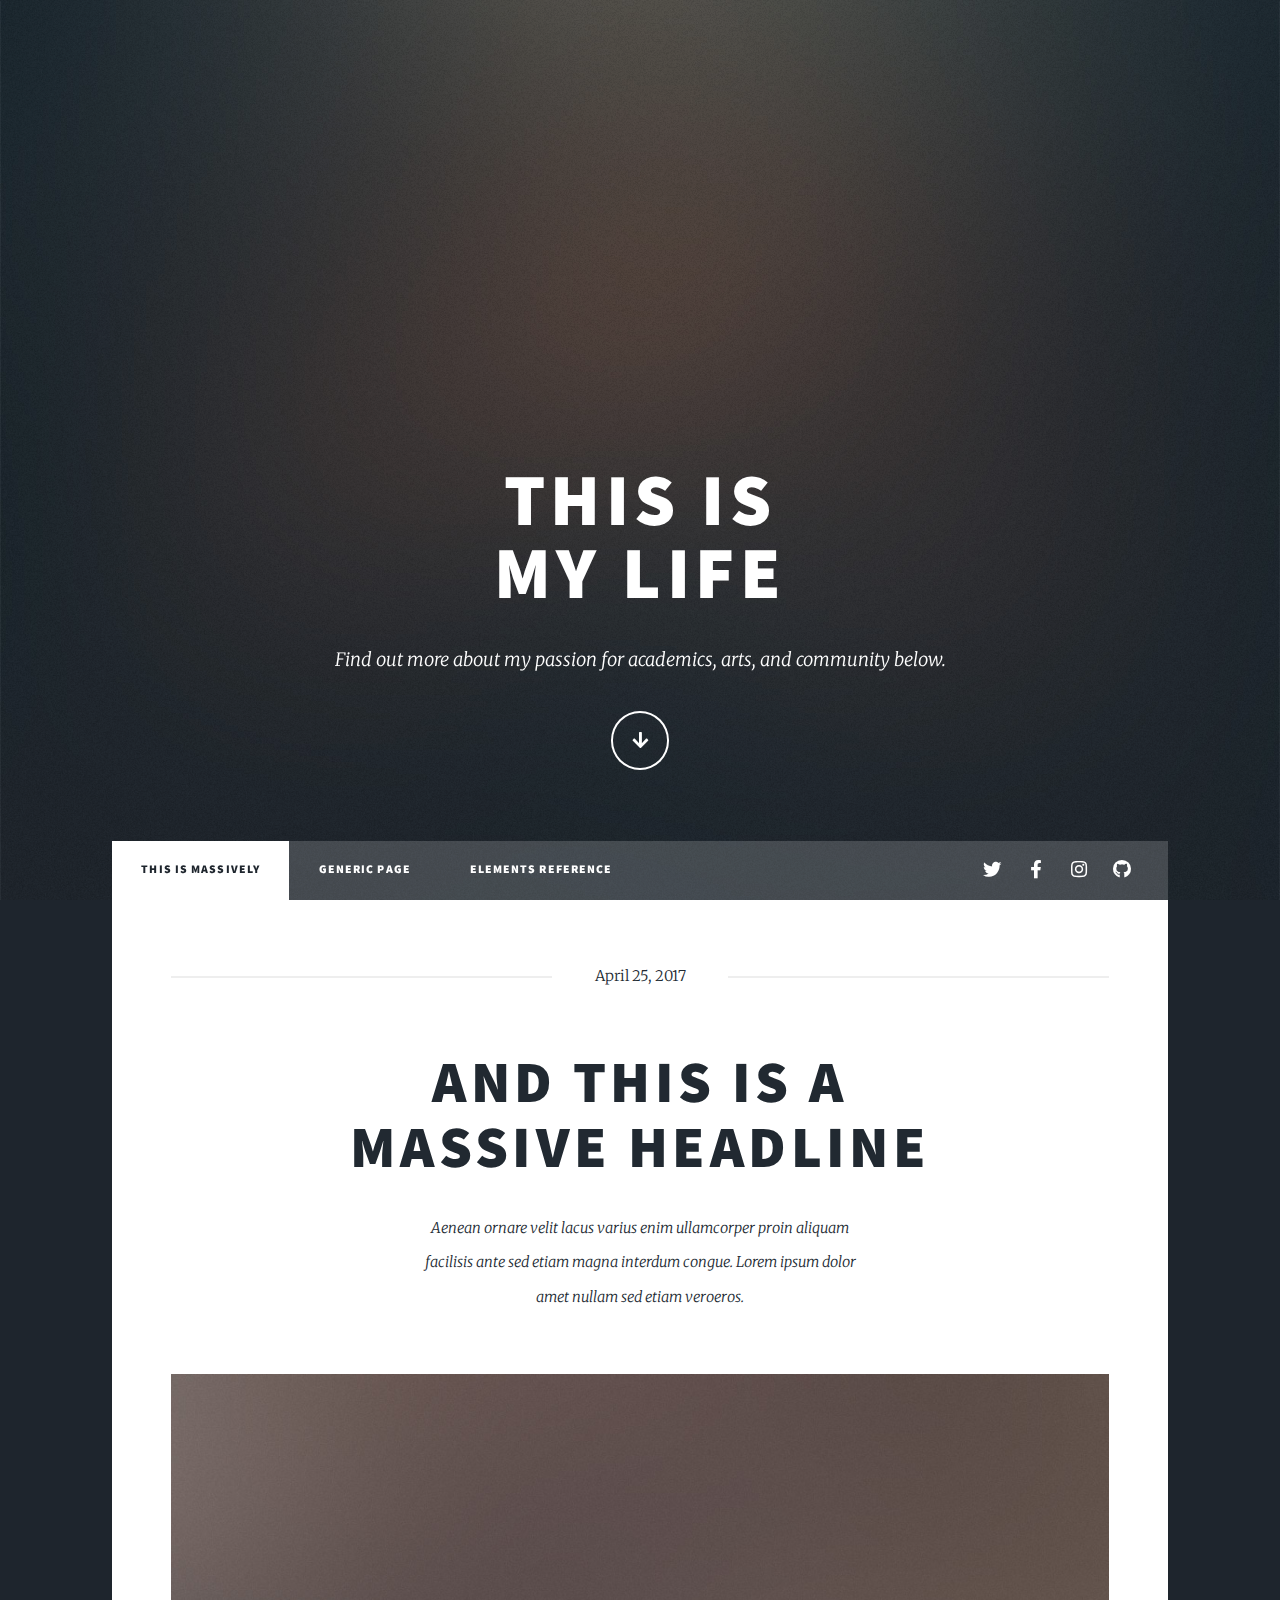
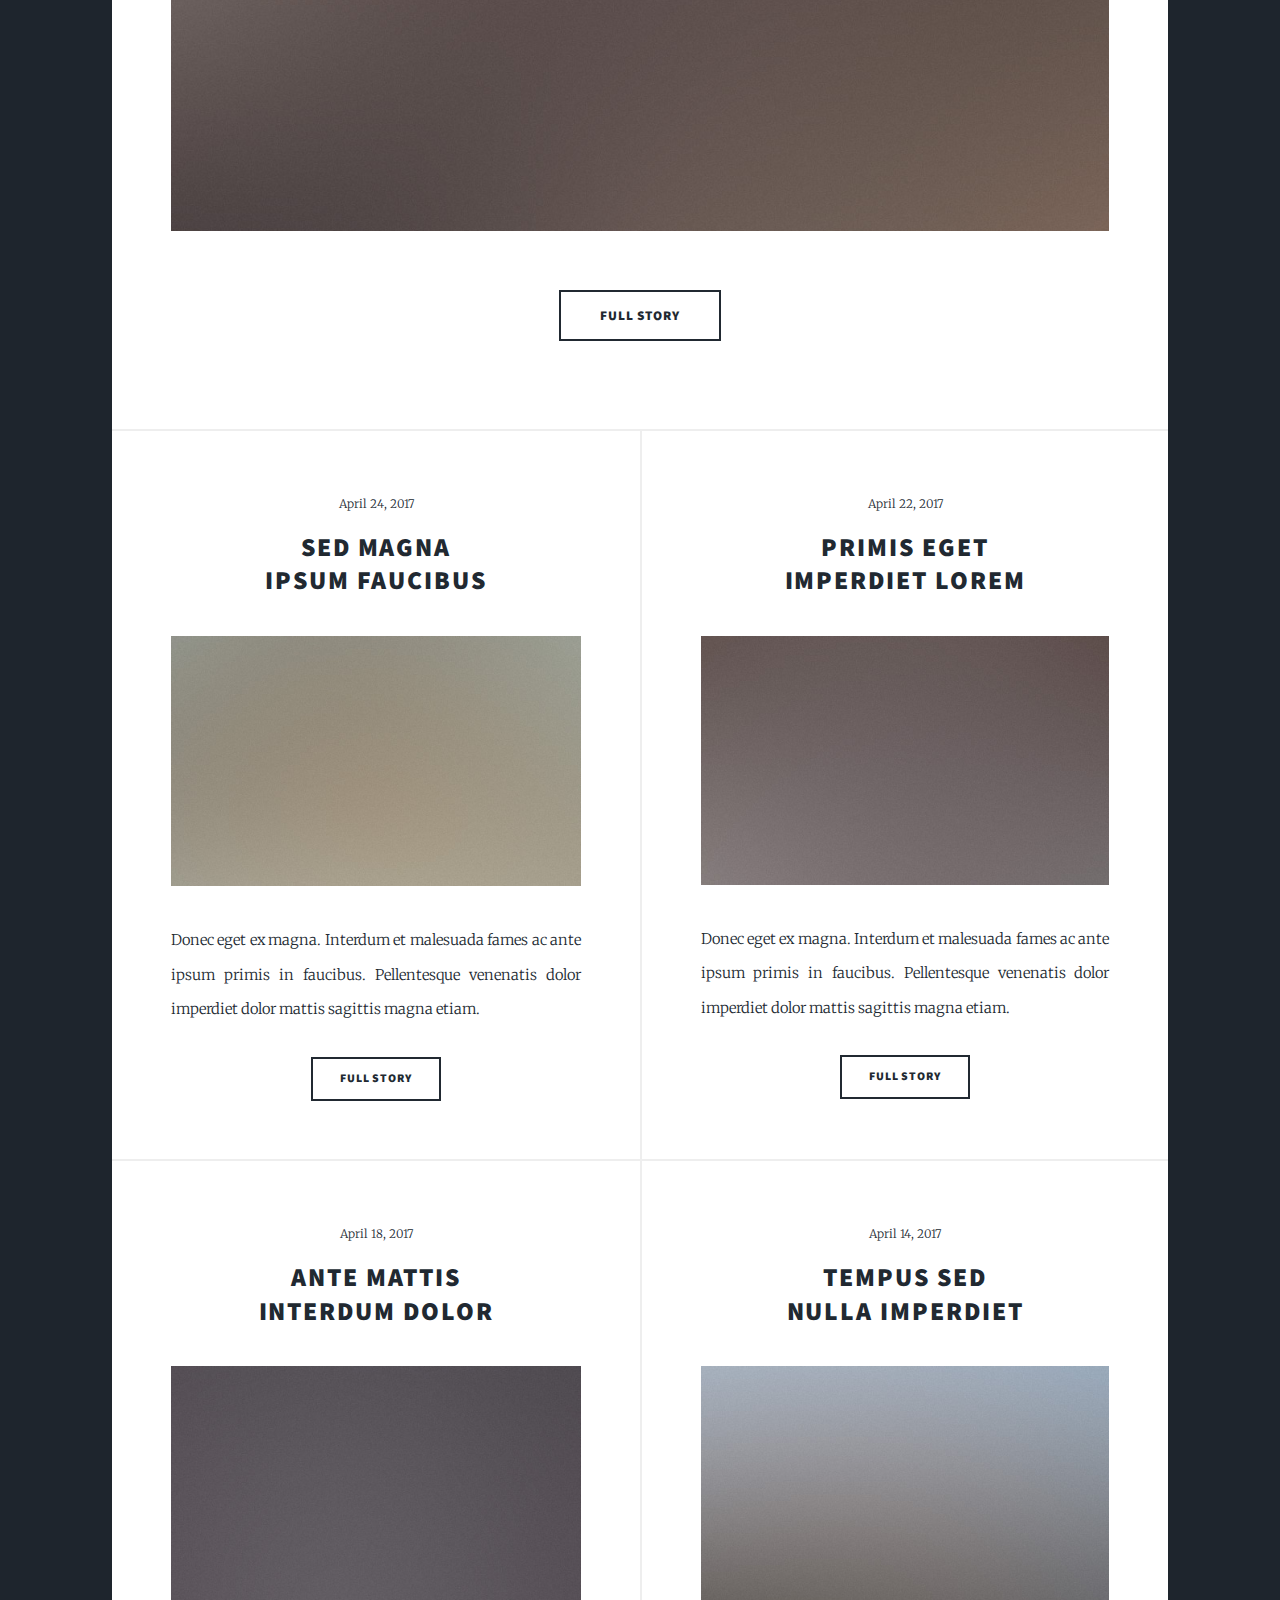
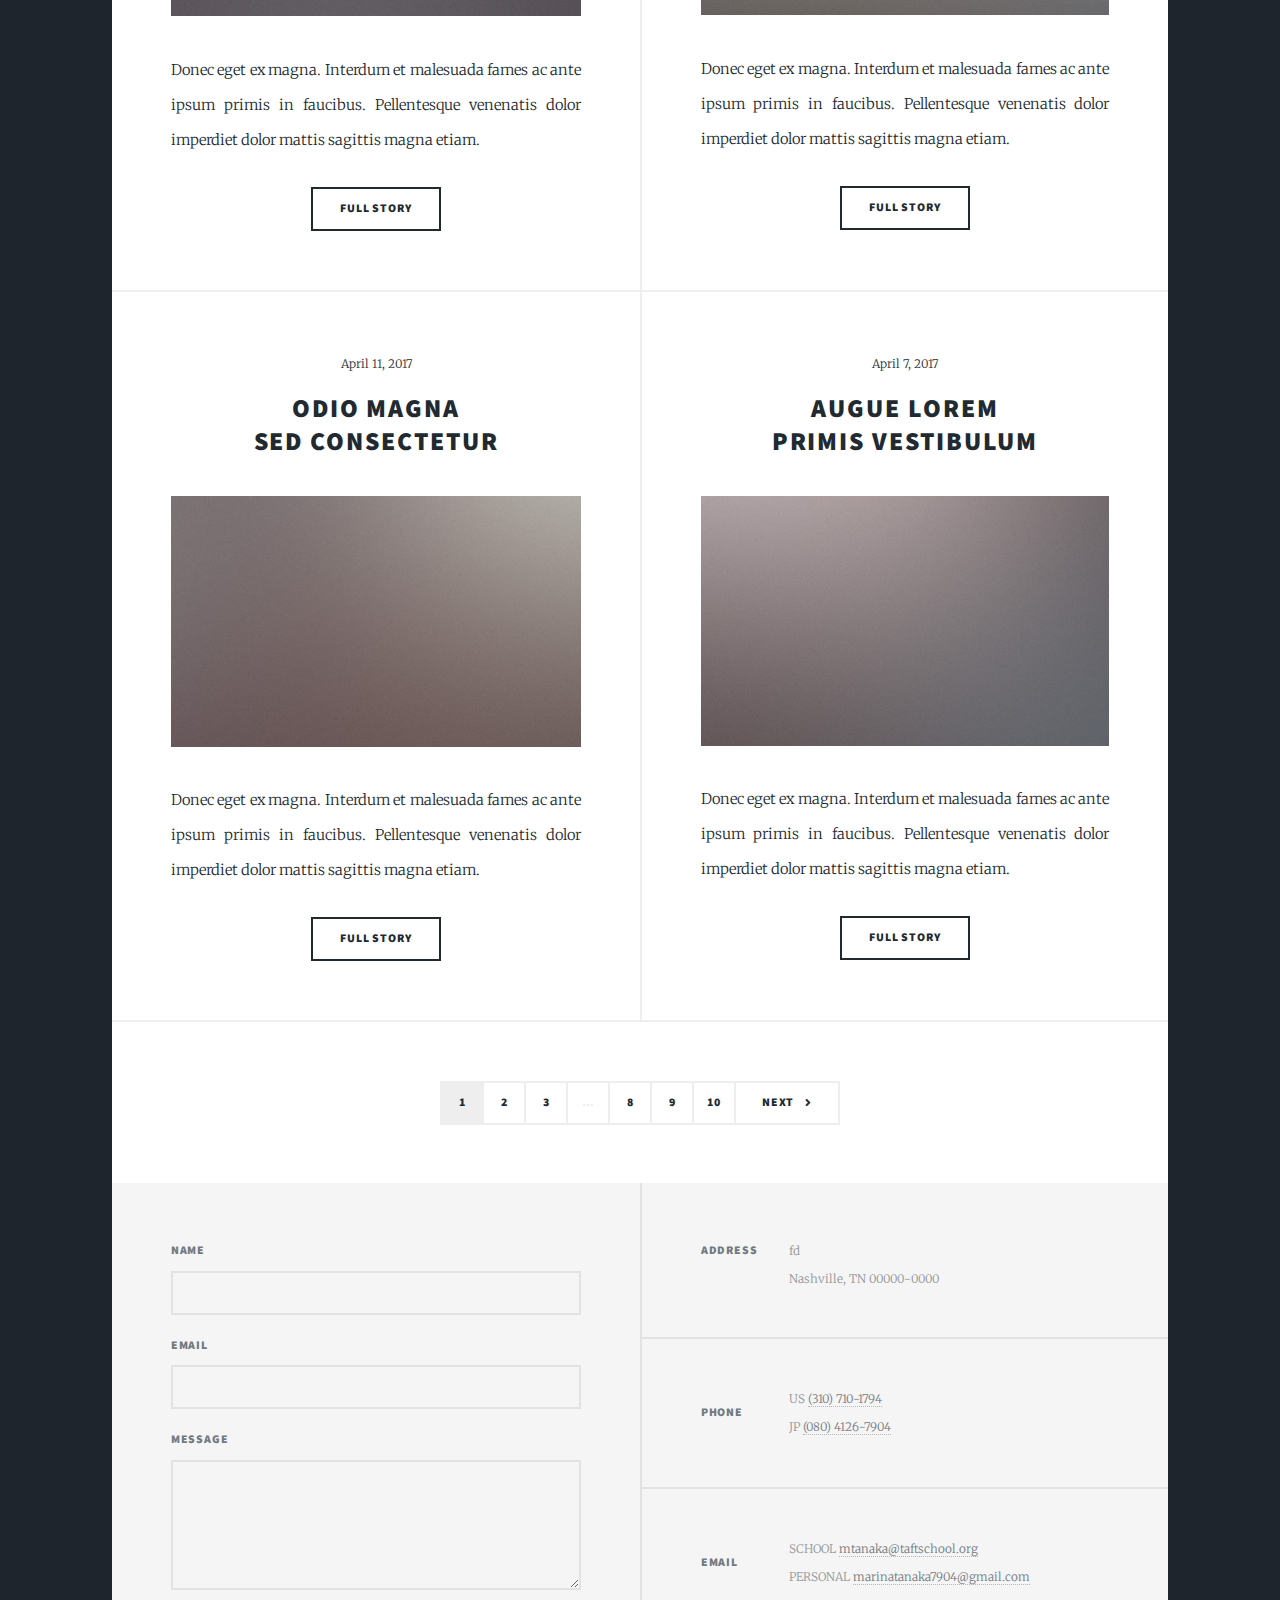
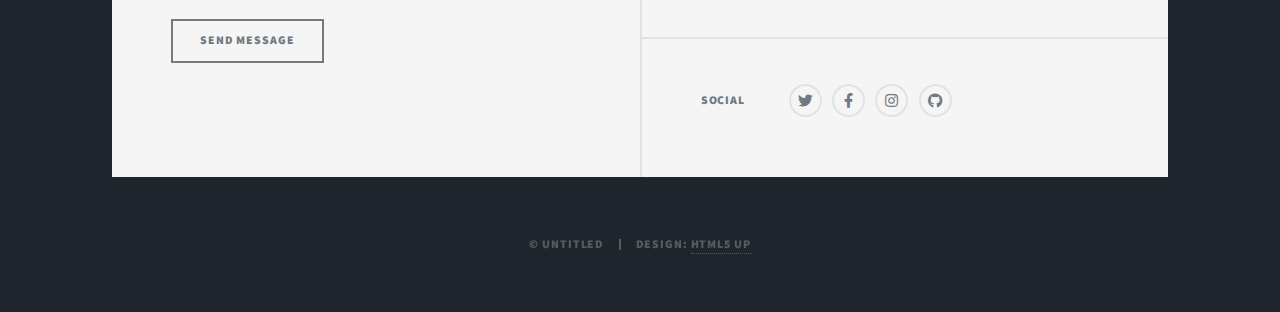
==== html5up-massively/index.html @ 9481693e "Add files via upload" ====
<!DOCTYPE HTML>
<!--
	Massively by HTML5 UP
	html5up.net | @ajlkn
	Free for personal and commercial use under the CCA 3.0 license (html5up.net/license)
-->
<html>
	<head>
		<title>Massively by HTML5 UP</title>
		<meta charset="utf-8" />
		<meta name="viewport" content="width=device-width, initial-scale=1, user-scalable=no" />
		<link rel="stylesheet" href="assets/css/main.css" />
		<noscript><link rel="stylesheet" href="assets/css/noscript.css" /></noscript>
	</head>
	<body class="is-preload">

		<!-- Wrapper -->
			<div id="wrapper" class="fade-in">

				<!-- Intro -->
					<div id="intro">
						<h1>This is<br />
						My Life</h1>
						<p>Find out more about my passion for academics, arts, and community below.</p>
						<ul class="actions">
							<li><a href="#header" class="button icon solid solo fa-arrow-down scrolly">Continue</a></li>
						</ul>
					</div>

				<!-- Header -->
					<header id="header">
						<a href="index.html" class="logo">Massively</a>
					</header>

				<!-- Nav -->
					<nav id="nav">
						<ul class="links">
							<li class="active"><a href="index.html">This is Massively</a></li>
							<li><a href="generic.html">Generic Page</a></li>
							<li><a href="elements.html">Elements Reference</a></li>
						</ul>
						<ul class="icons">
							<li><a href="#" class="icon brands fa-twitter"><span class="label">Twitter</span></a></li>
							<li><a href="#" class="icon brands fa-facebook-f"><span class="label">Facebook</span></a></li>
							<li><a href="#" class="icon brands fa-instagram"><span class="label">Instagram</span></a></li>
							<li><a href="#" class="icon brands fa-github"><span class="label">GitHub</span></a></li>
						</ul>
					</nav>

				<!-- Main -->
					<div id="main">

						<!-- Featured Post -->
							<article class="post featured">
								<header class="major">
									<span class="date">April 25, 2017</span>
									<h2><a href="#">And this is a<br />
									massive headline</a></h2>
									<p>Aenean ornare velit lacus varius enim ullamcorper proin aliquam<br />
									facilisis ante sed etiam magna interdum congue. Lorem ipsum dolor<br />
									amet nullam sed etiam veroeros.</p>
								</header>
								<a href="#" class="image main"><img src="images/pic01.jpg" alt="" /></a>
								<ul class="actions special">
									<li><a href="#" class="button large">Full Story</a></li>
								</ul>
							</article>

						<!-- Posts -->
							<section class="posts">
								<article>
									<header>
										<span class="date">April 24, 2017</span>
										<h2><a href="#">Sed magna<br />
										ipsum faucibus</a></h2>
									</header>
									<a href="#" class="image fit"><img src="images/pic02.jpg" alt="" /></a>
									<p>Donec eget ex magna. Interdum et malesuada fames ac ante ipsum primis in faucibus. Pellentesque venenatis dolor imperdiet dolor mattis sagittis magna etiam.</p>
									<ul class="actions special">
										<li><a href="#" class="button">Full Story</a></li>
									</ul>
								</article>
								<article>
									<header>
										<span class="date">April 22, 2017</span>
										<h2><a href="#">Primis eget<br />
										imperdiet lorem</a></h2>
									</header>
									<a href="#" class="image fit"><img src="images/pic03.jpg" alt="" /></a>
									<p>Donec eget ex magna. Interdum et malesuada fames ac ante ipsum primis in faucibus. Pellentesque venenatis dolor imperdiet dolor mattis sagittis magna etiam.</p>
									<ul class="actions special">
										<li><a href="#" class="button">Full Story</a></li>
									</ul>
								</article>
								<article>
									<header>
										<span class="date">April 18, 2017</span>
										<h2><a href="#">Ante mattis<br />
										interdum dolor</a></h2>
									</header>
									<a href="#" class="image fit"><img src="images/pic04.jpg" alt="" /></a>
									<p>Donec eget ex magna. Interdum et malesuada fames ac ante ipsum primis in faucibus. Pellentesque venenatis dolor imperdiet dolor mattis sagittis magna etiam.</p>
									<ul class="actions special">
										<li><a href="#" class="button">Full Story</a></li>
									</ul>
								</article>
								<article>
									<header>
										<span class="date">April 14, 2017</span>
										<h2><a href="#">Tempus sed<br />
										nulla imperdiet</a></h2>
									</header>
									<a href="#" class="image fit"><img src="images/pic05.jpg" alt="" /></a>
									<p>Donec eget ex magna. Interdum et malesuada fames ac ante ipsum primis in faucibus. Pellentesque venenatis dolor imperdiet dolor mattis sagittis magna etiam.</p>
									<ul class="actions special">
										<li><a href="#" class="button">Full Story</a></li>
									</ul>
								</article>
								<article>
									<header>
										<span class="date">April 11, 2017</span>
										<h2><a href="#">Odio magna<br />
										sed consectetur</a></h2>
									</header>
									<a href="#" class="image fit"><img src="images/pic06.jpg" alt="" /></a>
									<p>Donec eget ex magna. Interdum et malesuada fames ac ante ipsum primis in faucibus. Pellentesque venenatis dolor imperdiet dolor mattis sagittis magna etiam.</p>
									<ul class="actions special">
										<li><a href="#" class="button">Full Story</a></li>
									</ul>
								</article>
								<article>
									<header>
										<span class="date">April 7, 2017</span>
										<h2><a href="#">Augue lorem<br />
										primis vestibulum</a></h2>
									</header>
									<a href="#" class="image fit"><img src="images/pic07.jpg" alt="" /></a>
									<p>Donec eget ex magna. Interdum et malesuada fames ac ante ipsum primis in faucibus. Pellentesque venenatis dolor imperdiet dolor mattis sagittis magna etiam.</p>
									<ul class="actions special">
										<li><a href="#" class="button">Full Story</a></li>
									</ul>
								</article>
							</section>

						<!-- Footer -->
							<footer>
								<div class="pagination">
									<!--<a href="#" class="previous">Prev</a>-->
									<a href="#" class="page active">1</a>
									<a href="#" class="page">2</a>
									<a href="#" class="page">3</a>
									<span class="extra">&hellip;</span>
									<a href="#" class="page">8</a>
									<a href="#" class="page">9</a>
									<a href="#" class="page">10</a>
									<a href="#" class="next">Next</a>
								</div>
							</footer>

					</div>

				<!-- Footer -->
					<footer id="footer">
						<section>
							<form method="post" action="#">
								<div class="fields">
									<div class="field">
										<label for="name">Name</label>
										<input type="text" name="name" id="name" />
									</div>
									<div class="field">
										<label for="email">Email</label>
										<input type="text" name="email" id="email" />
									</div>
									<div class="field">
										<label for="message">Message</label>
										<textarea name="message" id="message" rows="3"></textarea>
									</div>
								</div>
								<ul class="actions">
									<li><input type="submit" value="Send Message" /></li>
								</ul>
							</form>
						</section>
						<section class="split contact">
							<section class="alt">
								<h3>Address</h3>
								<p>fd<br />
								Nashville, TN 00000-0000</p>
							</section>
							<section>
								<h3>Phone</h3>
								<p>US <a href="#">(310) 710-1794</a><br/>
								JP <a href="#">(080) 4126-7904</a></p>
							</section>
							<section>
								<h3>Email</h3>
								<p>SCHOOL <a href = "mailto: mtanaka@taftschool.org">mtanaka@taftschool.org</a><br/>
								PERSONAL <a href="mailto: marinatanaka7904@gmail.com">marinatanaka7904@gmail.com</a></p>
							</section>
							<section>
								<h3>Social</h3>
								<ul class="icons alt">
									<li><a href="#" class="icon brands alt fa-twitter"><span class="label">Twitter</span></a></li>
									<li><a href="#" class="icon brands alt fa-facebook-f"><span class="label">Facebook</span></a></li>
									<li><a href="#" class="icon brands alt fa-instagram"><span class="label">Instagram</span></a></li>
									<li><a href="#" class="icon brands alt fa-github"><span class="label">GitHub</span></a></li>
								</ul>
							</section>
						</section>
					</footer>

				<!-- Copyright -->
					<div id="copyright">
						<ul><li>&copy; Untitled</li><li>Design: <a href="https://html5up.net">HTML5 UP</a></li></ul>
					</div>

			</div>

		<!-- Scripts -->
			<script src="assets/js/jquery.min.js"></script>
			<script src="assets/js/jquery.scrollex.min.js"></script>
			<script src="assets/js/jquery.scrolly.min.js"></script>
			<script src="assets/js/browser.min.js"></script>
			<script src="assets/js/breakpoints.min.js"></script>
			<script src="assets/js/util.js"></script>
			<script src="assets/js/main.js"></script>

	</body>
</html>
---- html5up-massively/assets/css/main.css ----
@import url(fontawesome-all.min.css);
@import url("https://fonts.googleapis.com/css?family=Merriweather:300,700,300italic,700italic|Source+Sans+Pro:900");

/*
	Massively by HTML5 UP
	html5up.net | @ajlkn
	Free for personal and commercial use under the CCA 3.0 license (html5up.net/license)
*/

html, body, div, span, applet, object,
iframe, h1, h2, h3, h4, h5, h6, p, blockquote,
pre, a, abbr, acronym, address, big, cite,
code, del, dfn, em, img, ins, kbd, q, s, samp,
small, strike, strong, sub, sup, tt, var, b,
u, i, center, dl, dt, dd, ol, ul, li, fieldset,
form, label, legend, table, caption, tbody,
tfoot, thead, tr, th, td, article, aside,
canvas, details, embed, figure, figcaption,
footer, header, hgroup, menu, nav, output, ruby,
section, summary, time, mark, audio, video {
	margin: 0;
	padding: 0;
	border: 0;
	font-size: 100%;
	font: inherit;
	vertical-align: baseline;}

article, aside, details, figcaption, figure,
footer, header, hgroup, menu, nav, section {
	display: block;}

body {
	line-height: 1;
}

ol, ul {
	list-style: none;
}

blockquote, q {
	quotes: none;
}

	blockquote:before, blockquote:after, q:before, q:after {
		content: '';
		content: none;
	}

table {
	border-collapse: collapse;
	border-spacing: 0;
}

body {
	-webkit-text-size-adjust: none;
}

mark {
	background-color: transparent;
	color: inherit;
}

input::-moz-focus-inner {
	border: 0;
	padding: 0;
}

input, select, textarea {
	-moz-appearance: none;
	-webkit-appearance: none;
	-ms-appearance: none;
	appearance: none;
}

/* Basic */

	@-ms-viewport {
		width: device-width;
	}

	body {
		-ms-overflow-style: scrollbar;
	}

	@media screen and (max-width: 480px) {

		html, body {
			min-width: 320px;
		}

	}

	html {
		box-sizing: border-box;
	}

	*, *:before, *:after {
		box-sizing: inherit;
	}

	body {
		background-color: #1e252d;
	}

		body.is-preload *, body.is-preload *:before, body.is-preload *:after {
			-moz-animation: none !important;
			-webkit-animation: none !important;
			-ms-animation: none !important;
			animation: none !important;
			-moz-transition: none !important;
			-webkit-transition: none !important;
			-ms-transition: none !important;
			transition: none !important;
		}

/* Type */

	html {
		font-size: 16pt;
	}

		@media screen and (max-width: 1680px) {

			html {
				font-size: 12pt;
			}

		}

		@media screen and (max-width: 1280px) {

			html {
				font-size: 11pt;
			}

		}

		@media screen and (max-width: 360px) {

			html {
				font-size: 10pt;
			}

		}

	body {
		color: #212931;
	}

	body, input, select, textarea {
		font-family: "Merriweather", Georgia, serif;
		font-weight: 300;
		font-size: 1rem;
		line-height: 2.375;
	}

	a {
		-moz-transition: color 0.2s ease-in-out, background-color 0.2s ease-in-out, border-color 0.2s ease-in-out, box-shadow 0.2s ease-in-out;
		-webkit-transition: color 0.2s ease-in-out, background-color 0.2s ease-in-out, border-color 0.2s ease-in-out, box-shadow 0.2s ease-in-out;
		-ms-transition: color 0.2s ease-in-out, background-color 0.2s ease-in-out, border-color 0.2s ease-in-out, box-shadow 0.2s ease-in-out;
		transition: color 0.2s ease-in-out, background-color 0.2s ease-in-out, border-color 0.2s ease-in-out, box-shadow 0.2s ease-in-out;
		border-bottom: dotted 1px;
		text-decoration: none;
	}

		a:hover {
			border-bottom-color: transparent;
		}

	strong, b {
		font-weight: 600;
	}

	em, i {
		font-style: italic;
	}

	p {
		text-align: justify;
		margin: 0 0 2rem 0;
	}

	h1, h2, h3, h4, h5, h6 {
		font-family: "Source Sans Pro", Helvetica, sans-serif;
		font-weight: 900;
		line-height: 1.5;
		letter-spacing: 0.075em;
		text-transform: uppercase;
		margin: 0 0 1rem 0;
	}

		h1 a, h2 a, h3 a, h4 a, h5 a, h6 a {
			border-bottom: 0;
			color: inherit;
			text-decoration: none;
		}

	h1 {
		font-size: 4rem;
		line-height: 1.1;
		margin: 0 0 2rem 0;
	}

	h2 {
		font-size: 1.75rem;
		line-height: 1.3;
		margin: 0 0 1.5rem 0;
	}

	h3 {
		font-size: 1.25rem;
		margin: 0 0 1.5rem 0;
	}

	h4 {
		font-size: 1rem;
	}

	h5 {
		font-size: 0.9rem;
	}

	h6 {
		font-size: 0.8rem;
	}

	sub {
		font-size: 0.8rem;
		position: relative;
		top: 0.5rem;
	}

	sup {
		font-size: 0.8rem;
		position: relative;
		top: -0.5rem;
	}

	blockquote {
		border-left: solid 4px;
		font-style: italic;
		margin: 0 0 2rem 0;
		padding: 0.5rem 0 0.5rem 2rem;
	}

	code {
		border: solid 2px;
		font-family: "Courier New", monospace;
		font-size: 0.9rem;
		margin: 0 0.25rem;
		padding: 0.25rem 0.65rem;
	}

	pre {
		-webkit-overflow-scrolling: touch;
		font-family: "Courier New", monospace;
		font-size: 0.9rem;
		margin: 0 0 2rem 0;
	}

		pre code {
			display: block;
			line-height: 1.75;
			padding: 1rem 1.5rem;
			overflow-x: auto;
		}

	hr {
		border: 0;
		border-bottom: solid 2px;
		margin: 3rem 0;
	}

		hr.major {
			margin: 5rem 0;
		}

	.align-left {
		text-align: left;
	}

	.align-center {
		text-align: center;
	}

	.align-right {
		text-align: right;
	}

	input, select, textarea {
		color: #212931;
	}

	a {
		color: #212931;
		border-bottom-color: rgba(33, 41, 49, 0.5);
	}

		a:hover {
			border-bottom-color: transparent;
			color: #18bfef !important;
		}

	strong, b {
		color: #212931;
	}

	h1, h2, h3, h4, h5, h6 {
		color: #212931;
	}

	blockquote {
		border-left-color: #eeeeee;
	}

	code {
		background: rgba(220, 220, 220, 0.25);
		border-color: #eeeeee;
	}

	hr {
		border-bottom-color: #eeeeee;
	}

/* Row */

	.row {
		display: flex;
		flex-wrap: wrap;
		box-sizing: border-box;
		align-items: stretch;
	}

		.row > * {
			box-sizing: border-box;
		}

		.row.gtr-uniform > * > :last-child {
			margin-bottom: 0;
		}

		.row.aln-left {
			justify-content: flex-start;
		}

		.row.aln-center {
			justify-content: center;
		}

		.row.aln-right {
			justify-content: flex-end;
		}

		.row.aln-top {
			align-items: flex-start;
		}

		.row.aln-middle {
			align-items: center;
		}

		.row.aln-bottom {
			align-items: flex-end;
		}

		.row > .imp {
			order: -1;
		}

		.row > .col-1 {
			width: 8.33333%;
		}

		.row > .off-1 {
			margin-left: 8.33333%;
		}

		.row > .col-2 {
			width: 16.66667%;
		}

		.row > .off-2 {
			margin-left: 16.66667%;
		}

		.row > .col-3 {
			width: 25%;
		}

		.row > .off-3 {
			margin-left: 25%;
		}

		.row > .col-4 {
			width: 33.33333%;
		}

		.row > .off-4 {
			margin-left: 33.33333%;
		}

		.row > .col-5 {
			width: 41.66667%;
		}

		.row > .off-5 {
			margin-left: 41.66667%;
		}

		.row > .col-6 {
			width: 50%;
		}

		.row > .off-6 {
			margin-left: 50%;
		}

		.row > .col-7 {
			width: 58.33333%;
		}

		.row > .off-7 {
			margin-left: 58.33333%;
		}

		.row > .col-8 {
			width: 66.66667%;
		}

		.row > .off-8 {
			margin-left: 66.66667%;
		}

		.row > .col-9 {
			width: 75%;
		}

		.row > .off-9 {
			margin-left: 75%;
		}

		.row > .col-10 {
			width: 83.33333%;
		}

		.row > .off-10 {
			margin-left: 83.33333%;
		}

		.row > .col-11 {
			width: 91.66667%;
		}

		.row > .off-11 {
			margin-left: 91.66667%;
		}

		.row > .col-12 {
			width: 100%;
		}

		.row > .off-12 {
			margin-left: 100%;
		}

		.row.gtr-0 {
			margin-top: 0;
			margin-left: 0rem;
		}

			.row.gtr-0 > * {
				padding: 0 0 0 0rem;
			}

			.row.gtr-0.gtr-uniform {
				margin-top: 0rem;
			}

				.row.gtr-0.gtr-uniform > * {
					padding-top: 0rem;
				}

		.row.gtr-25 {
			margin-top: 0;
			margin-left: -0.375rem;
		}

			.row.gtr-25 > * {
				padding: 0 0 0 0.375rem;
			}

			.row.gtr-25.gtr-uniform {
				margin-top: -0.375rem;
			}

				.row.gtr-25.gtr-uniform > * {
					padding-top: 0.375rem;
				}

		.row.gtr-50 {
			margin-top: 0;
			margin-left: -0.75rem;
		}

			.row.gtr-50 > * {
				padding: 0 0 0 0.75rem;
			}

			.row.gtr-50.gtr-uniform {
				margin-top: -0.75rem;
			}

				.row.gtr-50.gtr-uniform > * {
					padding-top: 0.75rem;
				}

		.row {
			margin-top: 0;
			margin-left: -1.5rem;
		}

			.row > * {
				padding: 0 0 0 1.5rem;
			}

			.row.gtr-uniform {
				margin-top: -1.5rem;
			}

				.row.gtr-uniform > * {
					padding-top: 1.5rem;
				}

		.row.gtr-150 {
			margin-top: 0;
			margin-left: -2.25rem;
		}

			.row.gtr-150 > * {
				padding: 0 0 0 2.25rem;
			}

			.row.gtr-150.gtr-uniform {
				margin-top: -2.25rem;
			}

				.row.gtr-150.gtr-uniform > * {
					padding-top: 2.25rem;
				}

		.row.gtr-200 {
			margin-top: 0;
			margin-left: -3rem;
		}

			.row.gtr-200 > * {
				padding: 0 0 0 3rem;
			}

			.row.gtr-200.gtr-uniform {
				margin-top: -3rem;
			}

				.row.gtr-200.gtr-uniform > * {
					padding-top: 3rem;
				}

		@media screen and (max-width: 1680px) {

			.row {
				display: flex;
				flex-wrap: wrap;
				box-sizing: border-box;
				align-items: stretch;
			}

				.row > * {
					box-sizing: border-box;
				}

				.row.gtr-uniform > * > :last-child {
					margin-bottom: 0;
				}

				.row.aln-left {
					justify-content: flex-start;
				}

				.row.aln-center {
					justify-content: center;
				}

				.row.aln-right {
					justify-content: flex-end;
				}

				.row.aln-top {
					align-items: flex-start;
				}

				.row.aln-middle {
					align-items: center;
				}

				.row.aln-bottom {
					align-items: flex-end;
				}

				.row > .imp-xlarge {
					order: -1;
				}

				.row > .col-1-xlarge {
					width: 8.33333%;
				}

				.row > .off-1-xlarge {
					margin-left: 8.33333%;
				}

				.row > .col-2-xlarge {
					width: 16.66667%;
				}

				.row > .off-2-xlarge {
					margin-left: 16.66667%;
				}

				.row > .col-3-xlarge {
					width: 25%;
				}

				.row > .off-3-xlarge {
					margin-left: 25%;
				}

				.row > .col-4-xlarge {
					width: 33.33333%;
				}

				.row > .off-4-xlarge {
					margin-left: 33.33333%;
				}

				.row > .col-5-xlarge {
					width: 41.66667%;
				}

				.row > .off-5-xlarge {
					margin-left: 41.66667%;
				}

				.row > .col-6-xlarge {
					width: 50%;
				}

				.row > .off-6-xlarge {
					margin-left: 50%;
				}

				.row > .col-7-xlarge {
					width: 58.33333%;
				}

				.row > .off-7-xlarge {
					margin-left: 58.33333%;
				}

				.row > .col-8-xlarge {
					width: 66.66667%;
				}

				.row > .off-8-xlarge {
					margin-left: 66.66667%;
				}

				.row > .col-9-xlarge {
					width: 75%;
				}

				.row > .off-9-xlarge {
					margin-left: 75%;
				}

				.row > .col-10-xlarge {
					width: 83.33333%;
				}

				.row > .off-10-xlarge {
					margin-left: 83.33333%;
				}

				.row > .col-11-xlarge {
					width: 91.66667%;
				}

				.row > .off-11-xlarge {
					margin-left: 91.66667%;
				}

				.row > .col-12-xlarge {
					width: 100%;
				}

				.row > .off-12-xlarge {
					margin-left: 100%;
				}

				.row.gtr-0 {
					margin-top: 0;
					margin-left: 0rem;
				}

					.row.gtr-0 > * {
						padding: 0 0 0 0rem;
					}

					.row.gtr-0.gtr-uniform {
						margin-top: 0rem;
					}

						.row.gtr-0.gtr-uniform > * {
							padding-top: 0rem;
						}

				.row.gtr-25 {
					margin-top: 0;
					margin-left: -0.375rem;
				}

					.row.gtr-25 > * {
						padding: 0 0 0 0.375rem;
					}

					.row.gtr-25.gtr-uniform {
						margin-top: -0.375rem;
					}

						.row.gtr-25.gtr-uniform > * {
							padding-top: 0.375rem;
						}

				.row.gtr-50 {
					margin-top: 0;
					margin-left: -0.75rem;
				}

					.row.gtr-50 > * {
						padding: 0 0 0 0.75rem;
					}

					.row.gtr-50.gtr-uniform {
						margin-top: -0.75rem;
					}

						.row.gtr-50.gtr-uniform > * {
							padding-top: 0.75rem;
						}

				.row {
					margin-top: 0;
					margin-left: -1.5rem;
				}

					.row > * {
						padding: 0 0 0 1.5rem;
					}

					.row.gtr-uniform {
						margin-top: -1.5rem;
					}

						.row.gtr-uniform > * {
							padding-top: 1.5rem;
						}

				.row.gtr-150 {
					margin-top: 0;
					margin-left: -2.25rem;
				}

					.row.gtr-150 > * {
						padding: 0 0 0 2.25rem;
					}

					.row.gtr-150.gtr-uniform {
						margin-top: -2.25rem;
					}

						.row.gtr-150.gtr-uniform > * {
							padding-top: 2.25rem;
						}

				.row.gtr-200 {
					margin-top: 0;
					margin-left: -3rem;
				}

					.row.gtr-200 > * {
						padding: 0 0 0 3rem;
					}

					.row.gtr-200.gtr-uniform {
						margin-top: -3rem;
					}

						.row.gtr-200.gtr-uniform > * {
							padding-top: 3rem;
						}

		}

		@media screen and (max-width: 1280px) {

			.row {
				display: flex;
				flex-wrap: wrap;
				box-sizing: border-box;
				align-items: stretch;
			}

				.row > * {
					box-sizing: border-box;
				}

				.row.gtr-uniform > * > :last-child {
					margin-bottom: 0;
				}

				.row.aln-left {
					justify-content: flex-start;
				}

				.row.aln-center {
					justify-content: center;
				}

				.row.aln-right {
					justify-content: flex-end;
				}

				.row.aln-top {
					align-items: flex-start;
				}

				.row.aln-middle {
					align-items: center;
				}

				.row.aln-bottom {
					align-items: flex-end;
				}

				.row > .imp-large {
					order: -1;
				}

				.row > .col-1-large {
					width: 8.33333%;
				}

				.row > .off-1-large {
					margin-left: 8.33333%;
				}

				.row > .col-2-large {
					width: 16.66667%;
				}

				.row > .off-2-large {
					margin-left: 16.66667%;
				}

				.row > .col-3-large {
					width: 25%;
				}

				.row > .off-3-large {
					margin-left: 25%;
				}

				.row > .col-4-large {
					width: 33.33333%;
				}

				.row > .off-4-large {
					margin-left: 33.33333%;
				}

				.row > .col-5-large {
					width: 41.66667%;
				}

				.row > .off-5-large {
					margin-left: 41.66667%;
				}

				.row > .col-6-large {
					width: 50%;
				}

				.row > .off-6-large {
					margin-left: 50%;
				}

				.row > .col-7-large {
					width: 58.33333%;
				}

				.row > .off-7-large {
					margin-left: 58.33333%;
				}

				.row > .col-8-large {
					width: 66.66667%;
				}

				.row > .off-8-large {
					margin-left: 66.66667%;
				}

				.row > .col-9-large {
					width: 75%;
				}

				.row > .off-9-large {
					margin-left: 75%;
				}

				.row > .col-10-large {
					width: 83.33333%;
				}

				.row > .off-10-large {
					margin-left: 83.33333%;
				}

				.row > .col-11-large {
					width: 91.66667%;
				}

				.row > .off-11-large {
					margin-left: 91.66667%;
				}

				.row > .col-12-large {
					width: 100%;
				}

				.row > .off-12-large {
					margin-left: 100%;
				}

				.row.gtr-0 {
					margin-top: 0;
					margin-left: 0rem;
				}

					.row.gtr-0 > * {
						padding: 0 0 0 0rem;
					}

					.row.gtr-0.gtr-uniform {
						margin-top: 0rem;
					}

						.row.gtr-0.gtr-uniform > * {
							padding-top: 0rem;
						}

				.row.gtr-25 {
					margin-top: 0;
					margin-left: -0.375rem;
				}

					.row.gtr-25 > * {
						padding: 0 0 0 0.375rem;
					}

					.row.gtr-25.gtr-uniform {
						margin-top: -0.375rem;
					}

						.row.gtr-25.gtr-uniform > * {
							padding-top: 0.375rem;
						}

				.row.gtr-50 {
					margin-top: 0;
					margin-left: -0.75rem;
				}

					.row.gtr-50 > * {
						padding: 0 0 0 0.75rem;
					}

					.row.gtr-50.gtr-uniform {
						margin-top: -0.75rem;
					}

						.row.gtr-50.gtr-uniform > * {
							padding-top: 0.75rem;
						}

				.row {
					margin-top: 0;
					margin-left: -1.5rem;
				}

					.row > * {
						padding: 0 0 0 1.5rem;
					}

					.row.gtr-uniform {
						margin-top: -1.5rem;
					}

						.row.gtr-uniform > * {
							padding-top: 1.5rem;
						}

				.row.gtr-150 {
					margin-top: 0;
					margin-left: -2.25rem;
				}

					.row.gtr-150 > * {
						padding: 0 0 0 2.25rem;
					}

					.row.gtr-150.gtr-uniform {
						margin-top: -2.25rem;
					}

						.row.gtr-150.gtr-uniform > * {
							padding-top: 2.25rem;
						}

				.row.gtr-200 {
					margin-top: 0;
					margin-left: -3rem;
				}

					.row.gtr-200 > * {
						padding: 0 0 0 3rem;
					}

					.row.gtr-200.gtr-uniform {
						margin-top: -3rem;
					}

						.row.gtr-200.gtr-uniform > * {
							padding-top: 3rem;
						}

		}

		@media screen and (max-width: 980px) {

			.row {
				display: flex;
				flex-wrap: wrap;
				box-sizing: border-box;
				align-items: stretch;
			}

				.row > * {
					box-sizing: border-box;
				}

				.row.gtr-uniform > * > :last-child {
					margin-bottom: 0;
				}

				.row.aln-left {
					justify-content: flex-start;
				}

				.row.aln-center {
					justify-content: center;
				}

				.row.aln-right {
					justify-content: flex-end;
				}

				.row.aln-top {
					align-items: flex-start;
				}

				.row.aln-middle {
					align-items: center;
				}

				.row.aln-bottom {
					align-items: flex-end;
				}

				.row > .imp-medium {
					order: -1;
				}

				.row > .col-1-medium {
					width: 8.33333%;
				}

				.row > .off-1-medium {
					margin-left: 8.33333%;
				}

				.row > .col-2-medium {
					width: 16.66667%;
				}

				.row > .off-2-medium {
					margin-left: 16.66667%;
				}

				.row > .col-3-medium {
					width: 25%;
				}

				.row > .off-3-medium {
					margin-left: 25%;
				}

				.row > .col-4-medium {
					width: 33.33333%;
				}

				.row > .off-4-medium {
					margin-left: 33.33333%;
				}

				.row > .col-5-medium {
					width: 41.66667%;
				}

				.row > .off-5-medium {
					margin-left: 41.66667%;
				}

				.row > .col-6-medium {
					width: 50%;
				}

				.row > .off-6-medium {
					margin-left: 50%;
				}

				.row > .col-7-medium {
					width: 58.33333%;
				}

				.row > .off-7-medium {
					margin-left: 58.33333%;
				}

				.row > .col-8-medium {
					width: 66.66667%;
				}

				.row > .off-8-medium {
					margin-left: 66.66667%;
				}

				.row > .col-9-medium {
					width: 75%;
				}

				.row > .off-9-medium {
					margin-left: 75%;
				}

				.row > .col-10-medium {
					width: 83.33333%;
				}

				.row > .off-10-medium {
					margin-left: 83.33333%;
				}

				.row > .col-11-medium {
					width: 91.66667%;
				}

				.row > .off-11-medium {
					margin-left: 91.66667%;
				}

				.row > .col-12-medium {
					width: 100%;
				}

				.row > .off-12-medium {
					margin-left: 100%;
				}

				.row.gtr-0 {
					margin-top: 0;
					margin-left: 0rem;
				}

					.row.gtr-0 > * {
						padding: 0 0 0 0rem;
					}

					.row.gtr-0.gtr-uniform {
						margin-top: 0rem;
					}

						.row.gtr-0.gtr-uniform > * {
							padding-top: 0rem;
						}

				.row.gtr-25 {
					margin-top: 0;
					margin-left: -0.375rem;
				}

					.row.gtr-25 > * {
						padding: 0 0 0 0.375rem;
					}

					.row.gtr-25.gtr-uniform {
						margin-top: -0.375rem;
					}

						.row.gtr-25.gtr-uniform > * {
							padding-top: 0.375rem;
						}

				.row.gtr-50 {
					margin-top: 0;
					margin-left: -0.75rem;
				}

					.row.gtr-50 > * {
						padding: 0 0 0 0.75rem;
					}

					.row.gtr-50.gtr-uniform {
						margin-top: -0.75rem;
					}

						.row.gtr-50.gtr-uniform > * {
							padding-top: 0.75rem;
						}

				.row {
					margin-top: 0;
					margin-left: -1.5rem;
				}

					.row > * {
						padding: 0 0 0 1.5rem;
					}

					.row.gtr-uniform {
						margin-top: -1.5rem;
					}

						.row.gtr-uniform > * {
							padding-top: 1.5rem;
						}

				.row.gtr-150 {
					margin-top: 0;
					margin-left: -2.25rem;
				}

					.row.gtr-150 > * {
						padding: 0 0 0 2.25rem;
					}

					.row.gtr-150.gtr-uniform {
						margin-top: -2.25rem;
					}

						.row.gtr-150.gtr-uniform > * {
							padding-top: 2.25rem;
						}

				.row.gtr-200 {
					margin-top: 0;
					margin-left: -3rem;
				}

					.row.gtr-200 > * {
						padding: 0 0 0 3rem;
					}

					.row.gtr-200.gtr-uniform {
						margin-top: -3rem;
					}

						.row.gtr-200.gtr-uniform > * {
							padding-top: 3rem;
						}

		}

		@media screen and (max-width: 736px) {

			.row {
				display: flex;
				flex-wrap: wrap;
				box-sizing: border-box;
				align-items: stretch;
			}

				.row > * {
					box-sizing: border-box;
				}

				.row.gtr-uniform > * > :last-child {
					margin-bottom: 0;
				}

				.row.aln-left {
					justify-content: flex-start;
				}

				.row.aln-center {
					justify-content: center;
				}

				.row.aln-right {
					justify-content: flex-end;
				}

				.row.aln-top {
					align-items: flex-start;
				}

				.row.aln-middle {
					align-items: center;
				}

				.row.aln-bottom {
					align-items: flex-end;
				}

				.row > .imp-small {
					order: -1;
				}

				.row > .col-1-small {
					width: 8.33333%;
				}

				.row > .off-1-small {
					margin-left: 8.33333%;
				}

				.row > .col-2-small {
					width: 16.66667%;
				}

				.row > .off-2-small {
					margin-left: 16.66667%;
				}

				.row > .col-3-small {
					width: 25%;
				}

				.row > .off-3-small {
					margin-left: 25%;
				}

				.row > .col-4-small {
					width: 33.33333%;
				}

				.row > .off-4-small {
					margin-left: 33.33333%;
				}

				.row > .col-5-small {
					width: 41.66667%;
				}

				.row > .off-5-small {
					margin-left: 41.66667%;
				}

				.row > .col-6-small {
					width: 50%;
				}

				.row > .off-6-small {
					margin-left: 50%;
				}

				.row > .col-7-small {
					width: 58.33333%;
				}

				.row > .off-7-small {
					margin-left: 58.33333%;
				}

				.row > .col-8-small {
					width: 66.66667%;
				}

				.row > .off-8-small {
					margin-left: 66.66667%;
				}

				.row > .col-9-small {
					width: 75%;
				}

				.row > .off-9-small {
					margin-left: 75%;
				}

				.row > .col-10-small {
					width: 83.33333%;
				}

				.row > .off-10-small {
					margin-left: 83.33333%;
				}

				.row > .col-11-small {
					width: 91.66667%;
				}

				.row > .off-11-small {
					margin-left: 91.66667%;
				}

				.row > .col-12-small {
					width: 100%;
				}

				.row > .off-12-small {
					margin-left: 100%;
				}

				.row.gtr-0 {
					margin-top: 0;
					margin-left: 0rem;
				}

					.row.gtr-0 > * {
						padding: 0 0 0 0rem;
					}

					.row.gtr-0.gtr-uniform {
						margin-top: 0rem;
					}

						.row.gtr-0.gtr-uniform > * {
							padding-top: 0rem;
						}

				.row.gtr-25 {
					margin-top: 0;
					margin-left: -0.375rem;
				}

					.row.gtr-25 > * {
						padding: 0 0 0 0.375rem;
					}

					.row.gtr-25.gtr-uniform {
						margin-top: -0.375rem;
					}

						.row.gtr-25.gtr-uniform > * {
							padding-top: 0.375rem;
						}

				.row.gtr-50 {
					margin-top: 0;
					margin-left: -0.75rem;
				}

					.row.gtr-50 > * {
						padding: 0 0 0 0.75rem;
					}

					.row.gtr-50.gtr-uniform {
						margin-top: -0.75rem;
					}

						.row.gtr-50.gtr-uniform > * {
							padding-top: 0.75rem;
						}

				.row {
					margin-top: 0;
					margin-left: -1.5rem;
				}

					.row > * {
						padding: 0 0 0 1.5rem;
					}

					.row.gtr-uniform {
						margin-top: -1.5rem;
					}

						.row.gtr-uniform > * {
							padding-top: 1.5rem;
						}

				.row.gtr-150 {
					margin-top: 0;
					margin-left: -2.25rem;
				}

					.row.gtr-150 > * {
						padding: 0 0 0 2.25rem;
					}

					.row.gtr-150.gtr-uniform {
						margin-top: -2.25rem;
					}

						.row.gtr-150.gtr-uniform > * {
							padding-top: 2.25rem;
						}

				.row.gtr-200 {
					margin-top: 0;
					margin-left: -3rem;
				}

					.row.gtr-200 > * {
						padding: 0 0 0 3rem;
					}

					.row.gtr-200.gtr-uniform {
						margin-top: -3rem;
					}

						.row.gtr-200.gtr-uniform > * {
							padding-top: 3rem;
						}

		}

		@media screen and (max-width: 480px) {

			.row {
				display: flex;
				flex-wrap: wrap;
				box-sizing: border-box;
				align-items: stretch;
			}

				.row > * {
					box-sizing: border-box;
				}

				.row.gtr-uniform > * > :last-child {
					margin-bottom: 0;
				}

				.row.aln-left {
					justify-content: flex-start;
				}

				.row.aln-center {
					justify-content: center;
				}

				.row.aln-right {
					justify-content: flex-end;
				}

				.row.aln-top {
					align-items: flex-start;
				}

				.row.aln-middle {
					align-items: center;
				}

				.row.aln-bottom {
					align-items: flex-end;
				}

				.row > .imp-xsmall {
					order: -1;
				}

				.row > .col-1-xsmall {
					width: 8.33333%;
				}

				.row > .off-1-xsmall {
					margin-left: 8.33333%;
				}

				.row > .col-2-xsmall {
					width: 16.66667%;
				}

				.row > .off-2-xsmall {
					margin-left: 16.66667%;
				}

				.row > .col-3-xsmall {
					width: 25%;
				}

				.row > .off-3-xsmall {
					margin-left: 25%;
				}

				.row > .col-4-xsmall {
					width: 33.33333%;
				}

				.row > .off-4-xsmall {
					margin-left: 33.33333%;
				}

				.row > .col-5-xsmall {
					width: 41.66667%;
				}

				.row > .off-5-xsmall {
					margin-left: 41.66667%;
				}

				.row > .col-6-xsmall {
					width: 50%;
				}

				.row > .off-6-xsmall {
					margin-left: 50%;
				}

				.row > .col-7-xsmall {
					width: 58.33333%;
				}

				.row > .off-7-xsmall {
					margin-left: 58.33333%;
				}

				.row > .col-8-xsmall {
					width: 66.66667%;
				}

				.row > .off-8-xsmall {
					margin-left: 66.66667%;
				}

				.row > .col-9-xsmall {
					width: 75%;
				}

				.row > .off-9-xsmall {
					margin-left: 75%;
				}

				.row > .col-10-xsmall {
					width: 83.33333%;
				}

				.row > .off-10-xsmall {
					margin-left: 83.33333%;
				}

				.row > .col-11-xsmall {
					width: 91.66667%;
				}

				.row > .off-11-xsmall {
					margin-left: 91.66667%;
				}

				.row > .col-12-xsmall {
					width: 100%;
				}

				.row > .off-12-xsmall {
					margin-left: 100%;
				}

				.row.gtr-0 {
					margin-top: 0;
					margin-left: 0rem;
				}

					.row.gtr-0 > * {
						padding: 0 0 0 0rem;
					}

					.row.gtr-0.gtr-uniform {
						margin-top: 0rem;
					}

						.row.gtr-0.gtr-uniform > * {
							padding-top: 0rem;
						}

				.row.gtr-25 {
					margin-top: 0;
					margin-left: -0.375rem;
				}

					.row.gtr-25 > * {
						padding: 0 0 0 0.375rem;
					}

					.row.gtr-25.gtr-uniform {
						margin-top: -0.375rem;
					}

						.row.gtr-25.gtr-uniform > * {
							padding-top: 0.375rem;
						}

				.row.gtr-50 {
					margin-top: 0;
					margin-left: -0.75rem;
				}

					.row.gtr-50 > * {
						padding: 0 0 0 0.75rem;
					}

					.row.gtr-50.gtr-uniform {
						margin-top: -0.75rem;
					}

						.row.gtr-50.gtr-uniform > * {
							padding-top: 0.75rem;
						}

				.row {
					margin-top: 0;
					margin-left: -1.5rem;
				}

					.row > * {
						padding: 0 0 0 1.5rem;
					}

					.row.gtr-uniform {
						margin-top: -1.5rem;
					}

						.row.gtr-uniform > * {
							padding-top: 1.5rem;
						}

				.row.gtr-150 {
					margin-top: 0;
					margin-left: -2.25rem;
				}

					.row.gtr-150 > * {
						padding: 0 0 0 2.25rem;
					}

					.row.gtr-150.gtr-uniform {
						margin-top: -2.25rem;
					}

						.row.gtr-150.gtr-uniform > * {
							padding-top: 2.25rem;
						}

				.row.gtr-200 {
					margin-top: 0;
					margin-left: -3rem;
				}

					.row.gtr-200 > * {
						padding: 0 0 0 3rem;
					}

					.row.gtr-200.gtr-uniform {
						margin-top: -3rem;
					}

						.row.gtr-200.gtr-uniform > * {
							padding-top: 3rem;
						}

		}

		@media screen and (max-width: 360px) {

			.row {
				display: flex;
				flex-wrap: wrap;
				box-sizing: border-box;
				align-items: stretch;
			}

				.row > * {
					box-sizing: border-box;
				}

				.row.gtr-uniform > * > :last-child {
					margin-bottom: 0;
				}

				.row.aln-left {
					justify-content: flex-start;
				}

				.row.aln-center {
					justify-content: center;
				}

				.row.aln-right {
					justify-content: flex-end;
				}

				.row.aln-top {
					align-items: flex-start;
				}

				.row.aln-middle {
					align-items: center;
				}

				.row.aln-bottom {
					align-items: flex-end;
				}

				.row > .imp-xxsmall {
					order: -1;
				}

				.row > .col-1-xxsmall {
					width: 8.33333%;
				}

				.row > .off-1-xxsmall {
					margin-left: 8.33333%;
				}

				.row > .col-2-xxsmall {
					width: 16.66667%;
				}

				.row > .off-2-xxsmall {
					margin-left: 16.66667%;
				}

				.row > .col-3-xxsmall {
					width: 25%;
				}

				.row > .off-3-xxsmall {
					margin-left: 25%;
				}

				.row > .col-4-xxsmall {
					width: 33.33333%;
				}

				.row > .off-4-xxsmall {
					margin-left: 33.33333%;
				}

				.row > .col-5-xxsmall {
					width: 41.66667%;
				}

				.row > .off-5-xxsmall {
					margin-left: 41.66667%;
				}

				.row > .col-6-xxsmall {
					width: 50%;
				}

				.row > .off-6-xxsmall {
					margin-left: 50%;
				}

				.row > .col-7-xxsmall {
					width: 58.33333%;
				}

				.row > .off-7-xxsmall {
					margin-left: 58.33333%;
				}

				.row > .col-8-xxsmall {
					width: 66.66667%;
				}

				.row > .off-8-xxsmall {
					margin-left: 66.66667%;
				}

				.row > .col-9-xxsmall {
					width: 75%;
				}

				.row > .off-9-xxsmall {
					margin-left: 75%;
				}

				.row > .col-10-xxsmall {
					width: 83.33333%;
				}

				.row > .off-10-xxsmall {
					margin-left: 83.33333%;
				}

				.row > .col-11-xxsmall {
					width: 91.66667%;
				}

				.row > .off-11-xxsmall {
					margin-left: 91.66667%;
				}

				.row > .col-12-xxsmall {
					width: 100%;
				}

				.row > .off-12-xxsmall {
					margin-left: 100%;
				}

				.row.gtr-0 {
					margin-top: 0;
					margin-left: 0rem;
				}

					.row.gtr-0 > * {
						padding: 0 0 0 0rem;
					}

					.row.gtr-0.gtr-uniform {
						margin-top: 0rem;
					}

						.row.gtr-0.gtr-uniform > * {
							padding-top: 0rem;
						}

				.row.gtr-25 {
					margin-top: 0;
					margin-left: -0.375rem;
				}

					.row.gtr-25 > * {
						padding: 0 0 0 0.375rem;
					}

					.row.gtr-25.gtr-uniform {
						margin-top: -0.375rem;
					}

						.row.gtr-25.gtr-uniform > * {
							padding-top: 0.375rem;
						}

				.row.gtr-50 {
					margin-top: 0;
					margin-left: -0.75rem;
				}

					.row.gtr-50 > * {
						padding: 0 0 0 0.75rem;
					}

					.row.gtr-50.gtr-uniform {
						margin-top: -0.75rem;
					}

						.row.gtr-50.gtr-uniform > * {
							padding-top: 0.75rem;
						}

				.row {
					margin-top: 0;
					margin-left: -1.5rem;
				}

					.row > * {
						padding: 0 0 0 1.5rem;
					}

					.row.gtr-uniform {
						margin-top: -1.5rem;
					}

						.row.gtr-uniform > * {
							padding-top: 1.5rem;
						}

				.row.gtr-150 {
					margin-top: 0;
					margin-left: -2.25rem;
				}

					.row.gtr-150 > * {
						padding: 0 0 0 2.25rem;
					}

					.row.gtr-150.gtr-uniform {
						margin-top: -2.25rem;
					}

						.row.gtr-150.gtr-uniform > * {
							padding-top: 2.25rem;
						}

				.row.gtr-200 {
					margin-top: 0;
					margin-left: -3rem;
				}

					.row.gtr-200 > * {
						padding: 0 0 0 3rem;
					}

					.row.gtr-200.gtr-uniform {
						margin-top: -3rem;
					}

						.row.gtr-200.gtr-uniform > * {
							padding-top: 3rem;
						}

		}

/* Box */

	.box {
		border: solid 2px;
		margin-bottom: 2rem;
		padding: 1.5rem;
	}

		.box > :last-child,
		.box > :last-child > :last-child,
		.box > :last-child > :last-child > :last-child {
			margin-bottom: 0;
		}

		.box.alt {
			border: 0;
			border-radius: 0;
			padding: 0;
		}

	.box {
		border-color: #eeeeee;
	}

/* Button */

	input[type="submit"],
	input[type="reset"],
	input[type="button"],
	button,
	.button {
		-moz-appearance: none;
		-webkit-appearance: none;
		-ms-appearance: none;
		appearance: none;
		-moz-transition: background-color 0.2s ease-in-out, box-shadow 0.2s ease-in-out, color 0.2s ease-in-out;
		-webkit-transition: background-color 0.2s ease-in-out, box-shadow 0.2s ease-in-out, color 0.2s ease-in-out;
		-ms-transition: background-color 0.2s ease-in-out, box-shadow 0.2s ease-in-out, color 0.2s ease-in-out;
		transition: background-color 0.2s ease-in-out, box-shadow 0.2s ease-in-out, color 0.2s ease-in-out;
		border: 0;
		border-radius: 0;
		cursor: pointer;
		display: inline-block;
		font-family: "Source Sans Pro", Helvetica, sans-serif;
		font-size: 0.8rem;
		font-weight: 900;
		letter-spacing: 0.075em;
		height: 3rem;
		line-height: 3rem;
		padding: 0 2rem;
		text-align: center;
		text-decoration: none;
		text-transform: uppercase;
		white-space: nowrap;
	}

		input[type="submit"].icon:before,
		input[type="reset"].icon:before,
		input[type="button"].icon:before,
		button.icon:before,
		.button.icon:before {
			margin-right: 0.5rem;
		}

		input[type="submit"].icon.solo,
		input[type="reset"].icon.solo,
		input[type="button"].icon.solo,
		button.icon.solo,
		.button.icon.solo {
			position: relative;
			width: 4rem;
			height: 4rem;
			line-height: 4rem;
			border-radius: 4rem;
			text-indent: 4rem;
			overflow: hidden;
			padding: 0;
			white-space: nowrap;
		}

			input[type="submit"].icon.solo:before,
			input[type="reset"].icon.solo:before,
			input[type="button"].icon.solo:before,
			button.icon.solo:before,
			.button.icon.solo:before {
				position: absolute;
				display: block;
				top: 0;
				left: 0;
				width: inherit;
				height: inherit;
				line-height: inherit;
				font-size: 1.25rem;
				margin-right: 0;
				text-align: center;
				text-indent: 0;
			}

		input[type="submit"].fit,
		input[type="reset"].fit,
		input[type="button"].fit,
		button.fit,
		.button.fit {
			width: 100%;
		}

		input[type="submit"].small,
		input[type="reset"].small,
		input[type="button"].small,
		button.small,
		.button.small {
			font-size: 0.7rem;
			height: 2.5rem;
			line-height: 2.5rem;
			padding: 0 1.5rem;
		}

		input[type="submit"].large,
		input[type="reset"].large,
		input[type="button"].large,
		button.large,
		.button.large {
			font-size: 0.9rem;
			height: 3.5rem;
			line-height: 3.5rem;
			padding: 0 2.75rem;
		}

		@media screen and (max-width: 980px) {

			input[type="submit"],
			input[type="reset"],
			input[type="button"],
			button,
			.button {
				font-size: 0.9rem;
				height: 3.25rem;
				line-height: 3.25rem;
			}

				input[type="submit"].large,
				input[type="reset"].large,
				input[type="button"].large,
				button.large,
				.button.large {
					font-size: 1rem;
					height: 3.75rem;
					line-height: 3.75rem;
				}

		}

		input[type="submit"].disabled, input[type="submit"]:disabled,
		input[type="reset"].disabled,
		input[type="reset"]:disabled,
		input[type="button"].disabled,
		input[type="button"]:disabled,
		button.disabled,
		button:disabled,
		.button.disabled,
		.button:disabled {
			pointer-events: none;
			opacity: 0.25;
		}

	input[type="submit"],
	input[type="reset"],
	input[type="button"],
	button,
	.button {
		background-color: transparent;
		box-shadow: inset 0 0 0 2px #212931;
		color: #212931 !important;
	}

		input[type="submit"]:hover,
		input[type="reset"]:hover,
		input[type="button"]:hover,
		button:hover,
		.button:hover {
			box-shadow: inset 0 0 0 2px #18bfef;
			color: #18bfef !important;
		}

		input[type="submit"].primary,
		input[type="reset"].primary,
		input[type="button"].primary,
		button.primary,
		.button.primary {
			background-color: #212931;
			box-shadow: none;
			color: #ffffff !important;
		}

			input[type="submit"].primary:hover,
			input[type="reset"].primary:hover,
			input[type="button"].primary:hover,
			button.primary:hover,
			.button.primary:hover {
				background-color: #18bfef;
			}

/* Form */

	form {
		margin: 0 0 2rem 0;
	}

		form > :last-child {
			margin-bottom: 0;
		}

		form > .fields {
			display: -moz-flex;
			display: -webkit-flex;
			display: -ms-flex;
			display: flex;
			-moz-flex-wrap: wrap;
			-webkit-flex-wrap: wrap;
			-ms-flex-wrap: wrap;
			flex-wrap: wrap;
			width: calc(100% + 3rem);
			margin: -1.5rem 0 2rem -1.5rem;
		}

			form > .fields > .field {
				-moz-flex-grow: 0;
				-webkit-flex-grow: 0;
				-ms-flex-grow: 0;
				flex-grow: 0;
				-moz-flex-shrink: 0;
				-webkit-flex-shrink: 0;
				-ms-flex-shrink: 0;
				flex-shrink: 0;
				padding: 1.5rem 0 0 1.5rem;
				width: calc(100% - 1.5rem);
			}

				form > .fields > .field.half {
					width: calc(50% - 0.75rem);
				}

				form > .fields > .field.third {
					width: calc(100%/3 - 0.5rem);
				}

				form > .fields > .field.quarter {
					width: calc(25% - 0.375rem);
				}

		@media screen and (max-width: 480px) {

			form > .fields {
				width: calc(100% + 3rem);
				margin: -1.5rem 0 2rem -1.5rem;
			}

				form > .fields > .field {
					padding: 1.5rem 0 0 1.5rem;
					width: calc(100% - 1.5rem);
				}

					form > .fields > .field.half {
						width: calc(100% - 1.5rem);
					}

					form > .fields > .field.third {
						width: calc(100% - 1.5rem);
					}

					form > .fields > .field.quarter {
						width: calc(100% - 1.5rem);
					}

		}

	label {
		display: block;
		font-family: "Source Sans Pro", Helvetica, sans-serif;
		font-weight: 900;
		line-height: 1.5;
		letter-spacing: 0.075em;
		font-size: 0.8rem;
		text-transform: uppercase;
		margin: 0 0 0.75rem 0;
	}

		@media screen and (max-width: 980px) {

			label {
				font-size: 0.9rem;
			}

		}

	input[type="text"],
	input[type="password"],
	input[type="email"],
	select,
	textarea {
		-moz-appearance: none;
		-webkit-appearance: none;
		-ms-appearance: none;
		appearance: none;
		background: transparent;
		border-radius: 0;
		border: solid 2px;
		color: inherit;
		display: block;
		outline: 0;
		padding: 0 1rem;
		text-decoration: none;
		width: 100%;
	}

		input[type="text"]:invalid,
		input[type="password"]:invalid,
		input[type="email"]:invalid,
		select:invalid,
		textarea:invalid {
			box-shadow: none;
		}

	select {
		background-size: 1.25rem;
		background-repeat: no-repeat;
		background-position: calc(100% - 1rem) center;
		height: 3rem;
		padding-right: 3rem;
		text-overflow: ellipsis;
	}

		select:focus::-ms-value {
			background-color: transparent;
		}

		select::-ms-expand {
			display: none;
		}

	input[type="text"],
	input[type="password"],
	input[type="email"],
	select {
		height: 3rem;
	}

	textarea {
		padding: 0.75rem 1rem;
	}

	input[type="checkbox"],
	input[type="radio"] {
		-moz-appearance: none;
		-webkit-appearance: none;
		-ms-appearance: none;
		appearance: none;
		display: block;
		float: left;
		margin-right: -2rem;
		opacity: 0;
		width: 1rem;
		z-index: -1;
	}

		input[type="checkbox"] + label,
		input[type="radio"] + label {
			text-decoration: none;
			cursor: pointer;
			display: inline-block;
			font-size: 1rem;
			letter-spacing: 0;
			font-family: "Merriweather", Georgia, serif;
			text-transform: none;
			font-weight: 300;
			padding-left: 2.8rem;
			padding-right: 1rem;
			position: relative;
		}

			input[type="checkbox"] + label:before,
			input[type="radio"] + label:before {
				-moz-osx-font-smoothing: grayscale;
				-webkit-font-smoothing: antialiased;
				display: inline-block;
				font-style: normal;
				font-variant: normal;
				text-rendering: auto;
				line-height: 1;
				text-transform: none !important;
				font-family: 'Font Awesome 5 Free';
				font-weight: 900;
			}

			input[type="checkbox"] + label:before,
			input[type="radio"] + label:before {
				border-radius: 0;
				border: solid 2px;
				content: '';
				display: inline-block;
				font-size: 0.8rem;
				height: 1.8rem;
				left: 0;
				line-height: 1.65rem;
				position: absolute;
				text-align: center;
				top: -0.125rem;
				width: 1.8rem;
			}

		input[type="checkbox"]:checked + label:before,
		input[type="radio"]:checked + label:before {
			content: '\f00c';
		}

	input[type="checkbox"] + label:before {
		border-radius: 0;
	}

	input[type="radio"] + label:before {
		border-radius: 100%;
	}

	::-webkit-input-placeholder {
		opacity: 1.0;
	}

	:-moz-placeholder {
		opacity: 1.0;
	}

	::-moz-placeholder {
		opacity: 1.0;
	}

	:-ms-input-placeholder {
		opacity: 1.0;
	}

	label {
		color: #212931;
	}

	input[type="text"],
	input[type="password"],
	input[type="email"],
	select,
	textarea {
		border-color: #eeeeee;
	}

		input[type="text"]:focus,
		input[type="password"]:focus,
		input[type="email"]:focus,
		select:focus,
		textarea:focus {
			border-color: #18bfef;
		}

	select {
		background-image: url("data:image/svg+xml;charset=utf8,%3Csvg xmlns='http://www.w3.org/2000/svg' width='40' height='40' preserveAspectRatio='none' viewBox='0 0 40 40'%3E%3Cpath d='M9.4,12.3l10.4,10.4l10.4-10.4c0.2-0.2,0.5-0.4,0.9-0.4c0.3,0,0.6,0.1,0.9,0.4l3.3,3.3c0.2,0.2,0.4,0.5,0.4,0.9 c0,0.4-0.1,0.6-0.4,0.9L20.7,31.9c-0.2,0.2-0.5,0.4-0.9,0.4c-0.3,0-0.6-0.1-0.9-0.4L4.3,17.3c-0.2-0.2-0.4-0.5-0.4-0.9 c0-0.4,0.1-0.6,0.4-0.9l3.3-3.3c0.2-0.2,0.5-0.4,0.9-0.4S9.1,12.1,9.4,12.3z' fill='%23eeeeee' /%3E%3C/svg%3E");
	}

		select option {
			background-color: #ffffff;
			color: #212931;
		}

	.select-wrapper:before {
		color: #eeeeee;
	}

	input[type="checkbox"] + label,
	input[type="radio"] + label {
		color: #212931;
	}

		input[type="checkbox"] + label:before,
		input[type="radio"] + label:before {
			border-color: #eeeeee;
		}

	input[type="checkbox"]:checked + label:before,
	input[type="radio"]:checked + label:before {
		background-color: #212931;
		border-color: #212931;
		color: #ffffff;
	}

	input[type="checkbox"]:focus + label:before,
	input[type="radio"]:focus + label:before {
		border-color: #18bfef;
	}

	::-webkit-input-placeholder {
		color: #909498 !important;
	}

	:-moz-placeholder {
		color: #909498 !important;
	}

	::-moz-placeholder {
		color: #909498 !important;
	}

	:-ms-input-placeholder {
		color: #909498 !important;
	}

	.formerize-placeholder {
		color: #909498 !important;
	}

/* Icon */

	.icon {
		text-decoration: none;
		border-bottom: none;
		position: relative;
	}

		.icon:before {
			-moz-osx-font-smoothing: grayscale;
			-webkit-font-smoothing: antialiased;
			display: inline-block;
			font-style: normal;
			font-variant: normal;
			text-rendering: auto;
			line-height: 1;
			text-transform: none !important;
			font-family: 'Font Awesome 5 Free';
			font-weight: 400;
		}

		.icon > .label {
			display: none;
		}

		.icon:before {
			line-height: inherit;
		}

		.icon.solid:before {
			font-weight: 900;
		}

		.icon.brands:before {
			font-family: 'Font Awesome 5 Brands';
		}

/* Image */

	.image {
		border: 0;
		display: inline-block;
		position: relative;
	}

		.image img {
			display: block;
		}

		.image.left, .image.right {
			max-width: 40%;
		}

			.image.left img, .image.right img {
				width: 100%;
			}

		.image.left {
			float: left;
			margin: 0 2rem 2rem 0;
			top: 0.75rem;
		}

		.image.right {
			float: right;
			margin: 0 0 2rem 2rem;
			top: 0.75rem;
		}

		.image.fit {
			display: block;
			margin: 2.5rem 0;
			width: 100%;
		}

			.image.fit:first-child {
				margin-top: 0;
			}

			.image.fit img {
				width: 100%;
			}

		.image.main {
			display: block;
			margin: 4rem 0;
			width: 100%;
		}

			.image.main:first-child {
				margin-top: 0;
			}

			.image.main img {
				width: 100%;
			}

		@media screen and (max-width: 736px) {

			.image.fit {
				margin: 2rem 0;
			}

			.image.main {
				margin: 2rem 0;
			}

		}

	a.image {
		overflow: hidden;
	}

		a.image img {
			-moz-transition: -moz-transform 0.2s ease-out;
			-webkit-transition: -webkit-transform 0.2s ease-out;
			-ms-transition: -ms-transform 0.2s ease-out;
			transition: transform 0.2s ease-out;
		}

		a.image:hover img {
			-moz-transform: scale(1.05);
			-webkit-transform: scale(1.05);
			-ms-transform: scale(1.05);
			transform: scale(1.05);
		}

/* Actions */

	ul.actions {
		display: -moz-flex;
		display: -webkit-flex;
		display: -ms-flex;
		display: flex;
		cursor: default;
		list-style: none;
		margin-left: -1rem;
		padding-left: 0;
	}

		ul.actions li {
			padding: 0 0 0 1rem;
			vertical-align: middle;
		}

		ul.actions.special {
			-moz-justify-content: center;
			-webkit-justify-content: center;
			-ms-justify-content: center;
			justify-content: center;
			width: 100%;
			margin-left: 0;
		}

			ul.actions.special li:first-child {
				padding-left: 0;
			}

		ul.actions.stacked {
			-moz-flex-direction: column;
			-webkit-flex-direction: column;
			-ms-flex-direction: column;
			flex-direction: column;
			margin-left: 0;
		}

			ul.actions.stacked li {
				padding: 1.3rem 0 0 0;
			}

				ul.actions.stacked li:first-child {
					padding-top: 0;
				}

		ul.actions.fit {
			width: calc(100% + 1rem);
		}

			ul.actions.fit li {
				-moz-flex-grow: 1;
				-webkit-flex-grow: 1;
				-ms-flex-grow: 1;
				flex-grow: 1;
				-moz-flex-shrink: 1;
				-webkit-flex-shrink: 1;
				-ms-flex-shrink: 1;
				flex-shrink: 1;
				width: 100%;
			}

				ul.actions.fit li > * {
					width: 100%;
				}

			ul.actions.fit.stacked {
				width: 100%;
			}

		@media screen and (max-width: 480px) {

			ul.actions:not(.fixed) {
				-moz-flex-direction: column;
				-webkit-flex-direction: column;
				-ms-flex-direction: column;
				flex-direction: column;
				margin-left: 0;
				width: 100% !important;
			}

				ul.actions:not(.fixed) li {
					-moz-flex-grow: 1;
					-webkit-flex-grow: 1;
					-ms-flex-grow: 1;
					flex-grow: 1;
					-moz-flex-shrink: 1;
					-webkit-flex-shrink: 1;
					-ms-flex-shrink: 1;
					flex-shrink: 1;
					padding: 1rem 0 0 0;
					text-align: center;
					width: 100%;
				}

					ul.actions:not(.fixed) li > * {
						width: 100%;
					}

					ul.actions:not(.fixed) li:first-child {
						padding-top: 0;
					}

					ul.actions:not(.fixed) li input[type="submit"],
					ul.actions:not(.fixed) li input[type="reset"],
					ul.actions:not(.fixed) li input[type="button"],
					ul.actions:not(.fixed) li button,
					ul.actions:not(.fixed) li .button {
						width: 100%;
					}

						ul.actions:not(.fixed) li input[type="submit"].icon:before,
						ul.actions:not(.fixed) li input[type="reset"].icon:before,
						ul.actions:not(.fixed) li input[type="button"].icon:before,
						ul.actions:not(.fixed) li button.icon:before,
						ul.actions:not(.fixed) li .button.icon:before {
							margin-left: -0.5rem;
						}

		}

/* Icons */

	ul.icons {
		cursor: default;
		list-style: none;
		padding-left: 0;
	}

		ul.icons li {
			display: inline-block;
			padding: 0 0.5rem 0 0;
			vertical-align: middle;
		}

			ul.icons li:last-child {
				padding-right: 0;
			}

			ul.icons li .icon:before {
				width: 2.25rem;
				height: 2.25rem;
				line-height: 2.25rem;
				display: inline-block;
				text-align: center;
				border-radius: 100%;
				font-size: 1.25rem;
			}

		ul.icons.alt li .icon:before {
			-moz-transition: color 0.2s ease-in-out, background-color 0.2s ease-in-out, border-color 0.2s ease-in-out, box-shadow 0.2s ease-in-out;
			-webkit-transition: color 0.2s ease-in-out, background-color 0.2s ease-in-out, border-color 0.2s ease-in-out, box-shadow 0.2s ease-in-out;
			-ms-transition: color 0.2s ease-in-out, background-color 0.2s ease-in-out, border-color 0.2s ease-in-out, box-shadow 0.2s ease-in-out;
			transition: color 0.2s ease-in-out, background-color 0.2s ease-in-out, border-color 0.2s ease-in-out, box-shadow 0.2s ease-in-out;
			font-size: 1rem;
		}

/* List */

	ol {
		list-style: decimal;
		margin: 0 0 2rem 0;
		padding-left: 1.25rem;
	}

		ol li {
			padding-left: 0.25rem;
		}

	ul {
		list-style: disc;
		margin: 0 0 2rem 0;
		padding-left: 1rem;
	}

		ul li {
			padding-left: 0.5rem;
		}

		ul.divided {
			list-style: none;
			padding-left: 0;
		}

			ul.divided li {
				border-top: solid 1px;
				padding: 0.5rem 0;
			}

				ul.divided li:first-child {
					border-top: 0;
					padding-top: 0;
				}

	dl {
		margin: 0 0 2rem 0;
	}

		dl dt {
			display: block;
			font-weight: 600;
			margin: 0 0 1rem 0;
		}

		dl dd {
			margin-left: 2rem;
		}

	ul.divided li {
		border-top-color: #eeeeee;
	}

	ul.icons li a.icon:hover:before {
		color: #18bfef;
	}

	ul.icons.alt li .icon:before {
		box-shadow: inset 0 0 0 2px #eeeeee;
	}

	ul.icons.alt li a.icon:hover:before {
		box-shadow: inset 0 0 0 2px #18bfef;
	}

/* Section/Article */

	section.special, article.special {
		text-align: center;
	}

	header {
		cursor: default;
	}

		header > .date {
			display: block;
			font-size: 0.8rem;
			height: 1;
			margin: 0 0 1rem 0;
			position: relative;
		}

		header > p {
			font-style: italic;
		}

		header > h1 + p {
			font-size: 1.1rem;
			margin-top: -0.5rem;
			line-height: 2;
		}

		header > h2 + p {
			font-size: 1rem;
			margin-top: -0.75rem;
		}

		header > h3 + p {
			font-size: 0.9rem;
			margin-top: -0.75rem;
		}

		header > h4 + p {
			font-size: 0.8rem;
			margin-top: -0.75rem;
		}

		header.major {
			margin: 0 0 4rem 0;
			text-align: center;
		}

			header.major > :last-child {
				margin-bottom: 0;
			}

			header.major > p {
				margin-top: 0;
				text-align: center;
			}

			header.major > .date {
				font-size: 1rem;
				margin: 0 0 4rem 0;
			}

				header.major > .date:before, header.major > .date:after {
					content: '';
					display: block;
					position: absolute;
					top: 50%;
					width: calc(50% - 6rem);
					border-top: solid 2px;
				}

				header.major > .date:before {
					left: 0;
				}

				header.major > .date:after {
					right: 0;
				}

		@media screen and (max-width: 980px) {

			header br {
				display: none;
			}

		}

		@media screen and (max-width: 736px) {

			header.major {
				margin: 0 0 2rem 0;
			}

		}

	header.major .date:before, header.major .date:after {
		border-top-color: #eeeeee;
	}

/* Table */

	.table-wrapper {
		-webkit-overflow-scrolling: touch;
		overflow-x: auto;
	}

	table {
		margin: 0 0 2rem 0;
		width: 100%;
	}

		table tbody tr {
			border: solid 1px;
			border-left: 0;
			border-right: 0;
		}

		table td {
			padding: 0.75rem 0.75rem;
		}

		table th {
			font-family: "Source Sans Pro", Helvetica, sans-serif;
			font-size: 0.8rem;
			font-weight: 900;
			letter-spacing: 0.075em;
			line-height: 1.5;
			padding: 0 0.75rem 0.75rem 0.75rem;
			text-align: left;
			text-transform: uppercase;
		}

			@media screen and (max-width: 980px) {

				table th {
					font-size: 0.9rem;
				}

			}

		table thead {
			border-bottom: solid 2px;
		}

		table tfoot {
			border-top: solid 2px;
		}

		table.alt {
			border-collapse: separate;
		}

			table.alt tbody tr td {
				border: solid 1px;
				border-left-width: 0;
				border-top-width: 0;
			}

				table.alt tbody tr td:first-child {
					border-left-width: 1px;
				}

			table.alt tbody tr:first-child td {
				border-top-width: 1px;
			}

			table.alt thead {
				border-bottom: 0;
			}

			table.alt tfoot {
				border-top: 0;
			}

	table tbody tr {
		border-color: #eeeeee;
	}

		table tbody tr:nth-child(2n + 1) {
			background-color: rgba(220, 220, 220, 0.25);
		}

	table th {
		color: #212931;
	}

	table thead {
		border-bottom-color: #eeeeee;
	}

	table tfoot {
		border-top-color: #eeeeee;
	}

	table.alt tbody tr td {
		border-color: #eeeeee;
	}

/* Pagination */

	.pagination {
		display: -moz-inline-flex;
		display: -webkit-inline-flex;
		display: -ms-inline-flex;
		display: inline-flex;
		-moz-user-select: none;
		-webkit-user-select: none;
		-ms-user-select: none;
		user-select: none;
		cursor: default;
		list-style: none;
		margin: 0 0 2rem 2px;
		padding: 0;
	}

		.pagination a, .pagination span {
			-moz-transition: background-color 0.2s ease-in-out, border-color 0.2s ease-in-out, box-shadow 0.2s ease-in-out, color 0.2s ease-in-out;
			-webkit-transition: background-color 0.2s ease-in-out, border-color 0.2s ease-in-out, box-shadow 0.2s ease-in-out, color 0.2s ease-in-out;
			-ms-transition: background-color 0.2s ease-in-out, border-color 0.2s ease-in-out, box-shadow 0.2s ease-in-out, color 0.2s ease-in-out;
			transition: background-color 0.2s ease-in-out, border-color 0.2s ease-in-out, box-shadow 0.2s ease-in-out, color 0.2s ease-in-out;
			border: solid 2px;
			display: inline-block;
			font-family: "Source Sans Pro", Helvetica, sans-serif;
			font-size: 0.8rem;
			font-weight: 900;
			height: 3rem;
			letter-spacing: 0.075em;
			line-height: calc(3rem - 4px);
			margin-left: -2px;
			min-width: 3rem;
			position: relative;
			text-align: center;
			text-decoration: none;
			text-transform: uppercase;
		}

		.pagination .next, .pagination .previous {
			text-decoration: none;
			padding: 0 1.75rem;
		}

			.pagination .next:before, .pagination .previous:before {
				-moz-osx-font-smoothing: grayscale;
				-webkit-font-smoothing: antialiased;
				display: inline-block;
				font-style: normal;
				font-variant: normal;
				text-rendering: auto;
				line-height: 1;
				text-transform: none !important;
				font-family: 'Font Awesome 5 Free';
				font-weight: 900;
			}

			.pagination .next:before, .pagination .previous:before {
				display: inline-block;
				color: inherit !important;
				line-height: inherit;
			}

		.pagination .previous:before {
			content: '\f104';
			margin-right: 0.9375em;
		}

		.pagination .next:before {
			content: '\f105';
			float: right;
			margin-left: 0.9375em;
		}

		@media screen and (max-width: 980px) {

			.pagination a, .pagination span {
				font-size: 0.9rem;
			}

		}

		@media screen and (max-width: 480px) {

			.pagination .page, .pagination .extra {
				display: none;
			}

		}

	.pagination a, .pagination span {
		border-color: #eeeeee;
	}

	.pagination a {
		color: #212931 !important;
	}

		.pagination a:hover {
			color: #18bfef !important;
			border-color: #18bfef;
			z-index: 1;
		}

			.pagination a:hover + a,
			.pagination a:hover + span {
				border-left-color: #18bfef;
			}

		.pagination a.active {
			background-color: #eeeeee;
		}

	.pagination span {
		color: #eeeeee;
	}

/* Wrapper */

	#wrapper {
		-moz-transition: opacity 0.5s ease;
		-webkit-transition: opacity 0.5s ease;
		-ms-transition: opacity 0.5s ease;
		transition: opacity 0.5s ease;
		position: relative;
		z-index: 1;
		overflow: hidden;
	}

		#wrapper > .bg {
			position: absolute;
			top: 0;
			left: 0;
			width: 100%;
			height: 100%;
			background-color: #212931;
			background-image: url("../../images/overlay.png"), linear-gradient(0deg, rgba(0, 0, 0, 0.1), rgba(0, 0, 0, 0.1)), url("../../images/bg.jpg");
			background-size: auto,								auto,														100% auto;
			background-position: center,								center,														top center;
			background-repeat: repeat,								no-repeat,													no-repeat;
			background-attachment: scroll,								scroll,														scroll;
			z-index: -1;
		}

			#wrapper > .bg.fixed {
				position: fixed;
				width: 100vw;
				height: 100vh;
			}

		#wrapper.fade-in:before {
			pointer-events: none;
			-moz-transition: opacity 1s ease-in-out;
			-webkit-transition: opacity 1s ease-in-out;
			-ms-transition: opacity 1s ease-in-out;
			transition: opacity 1s ease-in-out;
			-moz-transition-delay: 0.75s;
			-webkit-transition-delay: 0.75s;
			-ms-transition-delay: 0.75s;
			transition-delay: 0.75s;
			background: #1e252d;
			content: '';
			display: block;
			height: 100%;
			left: 0;
			opacity: 0;
			position: fixed;
			top: 0;
			width: 100%;
		}

		body.is-preload #wrapper.fade-in:before {
			opacity: 1;
		}

		@media screen and (orientation: portrait) {

			#wrapper > .bg {
				background-size: auto,								auto,														auto 175%;
			}

		}

/* Intro */

	#intro {
		color: #ffffff;
		padding: 8rem 4rem 6rem 4rem ;
		-moz-align-items: center;
		-webkit-align-items: center;
		-ms-align-items: center;
		align-items: center;
		display: -moz-flex;
		display: -webkit-flex;
		display: -ms-flex;
		display: flex;
		-moz-flex-direction: column;
		-webkit-flex-direction: column;
		-ms-flex-direction: column;
		flex-direction: column;
		-moz-justify-content: -moz-flex-end;
		-webkit-justify-content: -webkit-flex-end;
		-ms-justify-content: -ms-flex-end;
		justify-content: flex-end;
		-moz-transition: opacity 1s ease, -moz-transform 1s ease;
		-webkit-transition: opacity 1s ease, -webkit-transform 1s ease;
		-ms-transition: opacity 1s ease, -ms-transform 1s ease;
		transition: opacity 1s ease, transform 1s ease;
		position: relative;
		cursor: default;
		text-align: center;
		z-index: 1;
		min-height: 100vh;
	}

		#intro input, #intro select, #intro textarea {
			color: #ffffff;
		}

		#intro a {
			color: #ffffff;
			border-bottom-color: rgba(255, 255, 255, 0.5);
		}

			#intro a:hover {
				border-bottom-color: transparent;
				color: #18bfef !important;
			}

		#intro strong, #intro b {
			color: #ffffff;
		}

		#intro h1, #intro h2, #intro h3, #intro h4, #intro h5, #intro h6 {
			color: #ffffff;
		}

		#intro blockquote {
			border-left-color: #ffffff;
		}

		#intro code {
			background: rgba(255, 255, 255, 0.075);
			border-color: #ffffff;
		}

		#intro hr {
			border-bottom-color: #ffffff;
		}

		#intro input[type="submit"],
		#intro input[type="reset"],
		#intro input[type="button"],
		#intro button,
		#intro .button {
			background-color: transparent;
			box-shadow: inset 0 0 0 2px #ffffff;
			color: #ffffff !important;
		}

			#intro input[type="submit"]:hover,
			#intro input[type="reset"]:hover,
			#intro input[type="button"]:hover,
			#intro button:hover,
			#intro .button:hover {
				box-shadow: inset 0 0 0 2px #18bfef;
				color: #18bfef !important;
			}

			#intro input[type="submit"].primary,
			#intro input[type="reset"].primary,
			#intro input[type="button"].primary,
			#intro button.primary,
			#intro .button.primary {
				background-color: #ffffff;
				box-shadow: none;
				color: #1e252d !important;
			}

				#intro input[type="submit"].primary:hover,
				#intro input[type="reset"].primary:hover,
				#intro input[type="button"].primary:hover,
				#intro button.primary:hover,
				#intro .button.primary:hover {
					background-color: #18bfef;
				}

		#intro h1 {
			font-size: 5rem;
			line-height: 1;
		}

		#intro p {
			font-size: 1.25rem;
			font-style: italic;
			margin-top: -0.25rem;
			text-align: center;
		}

		#intro + #header {
			margin-top: -20rem;
		}

			#intro + #header .logo {
				-moz-transform: translateY(2rem);
				-webkit-transform: translateY(2rem);
				-ms-transform: translateY(2rem);
				transform: translateY(2rem);
				opacity: 0;
				visibility: hidden;
			}

		#intro.hidden {
			pointer-events: none;
			-moz-transform: translateY(2rem);
			-webkit-transform: translateY(2rem);
			-ms-transform: translateY(2rem);
			transform: translateY(2rem);
			-moz-transition: opacity 0.5s ease, -moz-transform 0.5s ease, visibility 0.5s;
			-webkit-transition: opacity 0.5s ease, -webkit-transform 0.5s ease, visibility 0.5s;
			-ms-transition: opacity 0.5s ease, -ms-transform 0.5s ease, visibility 0.5s;
			transition: opacity 0.5s ease, transform 0.5s ease, visibility 0.5s;
			opacity: 0;
			visibility: hidden;
		}

			#intro.hidden + #header .logo {
				-moz-transform: translateY(0);
				-webkit-transform: translateY(0);
				-ms-transform: translateY(0);
				transform: translateY(0);
				opacity: 1;
				visibility: visible;
			}

		body.is-preload #intro {
			-moz-transform: translateY(2rem);
			-webkit-transform: translateY(2rem);
			-ms-transform: translateY(2rem);
			transform: translateY(2rem);
			opacity: 0;
		}

			body.is-preload #intro:not(.hidden) + #header + #nav {
				-moz-transform: translateY(4rem);
				-webkit-transform: translateY(4rem);
				-ms-transform: translateY(4rem);
				transform: translateY(4rem);
				opacity: 0;
			}

		@media screen and (max-width: 980px) {

			#intro {
				padding: 4rem 4rem 2rem 4rem ;
				min-height: 90vh;
			}

				#intro p br {
					display: none;
				}

				#intro + #header {
					margin-top: -14rem;
				}

		}

		@media screen and (max-width: 736px) {

			#intro {
				padding: 3rem 2rem 1rem 2rem ;
				min-height: 80vh;
			}

				#intro h1 {
					font-size: 3.25rem;
					line-height: 1.1;
					margin-bottom: 1rem;
				}

				#intro p {
					font-size: 1rem;
					margin-top: 0rem;
				}

				#intro .actions {
					display: none;
				}

		}

/* Header */

	#header {
		color: #ffffff;
		-moz-align-items: center;
		-webkit-align-items: center;
		-ms-align-items: center;
		align-items: center;
		display: -moz-flex;
		display: -webkit-flex;
		display: -ms-flex;
		display: flex;
		-moz-flex-direction: column;
		-webkit-flex-direction: column;
		-ms-flex-direction: column;
		flex-direction: column;
		-moz-justify-content: -moz-flex-end;
		-webkit-justify-content: -webkit-flex-end;
		-ms-justify-content: -ms-flex-end;
		justify-content: flex-end;
		pointer-events: none;
		-moz-user-select: none;
		-webkit-user-select: none;
		-ms-user-select: none;
		user-select: none;
		height: 20rem;
		padding-bottom: 8rem;
		position: relative;
		text-align: center;
		z-index: 2;
	}

		#header input, #header select, #header textarea {
			color: #ffffff;
		}

		#header a {
			color: #ffffff;
			border-bottom-color: rgba(255, 255, 255, 0.5);
		}

			#header a:hover {
				border-bottom-color: transparent;
				color: #18bfef !important;
			}

		#header strong, #header b {
			color: #ffffff;
		}

		#header h1, #header h2, #header h3, #header h4, #header h5, #header h6 {
			color: #ffffff;
		}

		#header blockquote {
			border-left-color: #ffffff;
		}

		#header code {
			background: rgba(255, 255, 255, 0.075);
			border-color: #ffffff;
		}

		#header hr {
			border-bottom-color: #ffffff;
		}

		#header .logo {
			-moz-transition: border-color 0.2s ease-in-out, color 0.2s ease-in-out, opacity 0.5s ease, -moz-transform 0.5s ease, visibility 0.5s;
			-webkit-transition: border-color 0.2s ease-in-out, color 0.2s ease-in-out, opacity 0.5s ease, -webkit-transform 0.5s ease, visibility 0.5s;
			-ms-transition: border-color 0.2s ease-in-out, color 0.2s ease-in-out, opacity 0.5s ease, -ms-transform 0.5s ease, visibility 0.5s;
			transition: border-color 0.2s ease-in-out, color 0.2s ease-in-out, opacity 0.5s ease, transform 0.5s ease, visibility 0.5s;
			pointer-events: auto;
			border-style: solid;
			border-color: #ffffff;
			border-width: 5px !important;
			font-family: "Source Sans Pro", Helvetica, sans-serif;
			font-size: 2.25rem;
			font-weight: 900;
			letter-spacing: 0.075em;
			line-height: 1;
			padding: 1rem 1.75rem;
			text-transform: uppercase;
			visibility: visible;
		}

			#header .logo:hover {
				border-color: #18bfef !important;
				color: #18bfef !important;
			}

		@media screen and (max-width: 980px) {

			#header {
				height: 14rem;
				padding-bottom: 4rem;
			}

		}

		@media screen and (max-width: 736px) {

			#header {
				padding-bottom: 3rem;
			}

				#header .logo {
					font-size: 1.75rem;
					border-width: 3px !important;
				}

		}

/* Nav */

	#nav {
		color: #ffffff;
		display: -moz-flex;
		display: -webkit-flex;
		display: -ms-flex;
		display: flex;
		-moz-transition: -moz-transform 1s ease, opacity 1s ease;
		-webkit-transition: -webkit-transform 1s ease, opacity 1s ease;
		-ms-transition: -ms-transform 1s ease, opacity 1s ease;
		transition: transform 1s ease, opacity 1s ease;
		background: rgba(255, 255, 255, 0.175);
		height: 4rem;
		line-height: 4rem;
		margin: -4rem auto 0 auto;
		overflow: hidden;
		padding: 0 2rem 0 0;
		position: relative;
		width: calc(100% - 4rem);
		max-width: 72rem;
		z-index: 2;
	}

		#nav ul.divided li {
			border-top-color: #ffffff;
		}

		#nav ul.icons li a.icon:hover:before {
			color: #18bfef;
		}

		#nav ul.icons.alt li .icon:before {
			box-shadow: inset 0 0 0 2px #ffffff;
		}

		#nav ul.icons.alt li a.icon:hover:before {
			box-shadow: inset 0 0 0 2px #18bfef;
		}

		#nav input, #nav select, #nav textarea {
			color: #ffffff;
		}

		#nav a {
			color: #ffffff;
			border-bottom-color: rgba(255, 255, 255, 0.5);
		}

			#nav a:hover {
				border-bottom-color: transparent;
				color: #18bfef !important;
			}

		#nav strong, #nav b {
			color: #ffffff;
		}

		#nav h1, #nav h2, #nav h3, #nav h4, #nav h5, #nav h6 {
			color: #ffffff;
		}

		#nav blockquote {
			border-left-color: #ffffff;
		}

		#nav code {
			background: rgba(255, 255, 255, 0.075);
			border-color: #ffffff;
		}

		#nav hr {
			border-bottom-color: #ffffff;
		}

		#nav ul.links {
			display: -moz-flex;
			display: -webkit-flex;
			display: -ms-flex;
			display: flex;
			-moz-flex-grow: 1;
			-webkit-flex-grow: 1;
			-ms-flex-grow: 1;
			flex-grow: 1;
			-moz-flex-shrink: 1;
			-webkit-flex-shrink: 1;
			-ms-flex-shrink: 1;
			flex-shrink: 1;
			font-family: "Source Sans Pro", Helvetica, sans-serif;
			font-weight: 900;
			letter-spacing: 0.075em;
			list-style: none;
			margin-bottom: 0;
			padding-left: 0;
			text-transform: uppercase;
		}

			#nav ul.links li {
				display: block;
				padding-left: 0;
			}

				#nav ul.links li a {
					-moz-transition: background-color 0.2s ease-in-out, color 0.2s ease-in-out;
					-webkit-transition: background-color 0.2s ease-in-out, color 0.2s ease-in-out;
					-ms-transition: background-color 0.2s ease-in-out, color 0.2s ease-in-out;
					transition: background-color 0.2s ease-in-out, color 0.2s ease-in-out;
					display: block;
					font-size: 0.8rem;
					outline: none;
					padding: 0 2rem;
				}

					#nav ul.links li a:hover {
						color: inherit !important;
						background-color: rgba(255, 255, 255, 0.1);
					}

				#nav ul.links li.active {
					background-color: #ffffff;
				}

					#nav ul.links li.active a {
						color: #1e252d;
					}

						#nav ul.links li.active a:hover {
							color: #18bfef !important;
						}

		#nav ul.icons {
			-moz-flex-grow: 0;
			-webkit-flex-grow: 0;
			-ms-flex-grow: 0;
			flex-grow: 0;
			-moz-flex-shrink: 0;
			-webkit-flex-shrink: 0;
			-ms-flex-shrink: 0;
			flex-shrink: 0;
			margin-bottom: 0;
		}

		@media screen and (max-width: 980px) {

			#nav {
				display: none;
			}

		}

/* Main */

	#main {
		background-color: #ffffff;
		position: relative;
		margin: 0 auto;
		width: calc(100% - 4rem);
		max-width: 72rem;
		z-index: 2;
	}

		#main > * {
			padding: 4rem 4rem 2rem 4rem ;
			border-top: solid 2px #eeeeee;
			margin: 0;
		}

			#main > *:first-child {
				border-top: 0;
			}

		#main > footer {
			text-align: center;
		}

		#main > .post {
			padding: 8rem 8rem 6rem 8rem ;
		}

			#main > .post header.major > .date {
				margin-top: -2rem;
			}

			#main > .post header.major > h1, #main > .post header.major h2 {
				font-size: 4rem;
				line-height: 1.1;
				margin: 0 0 2rem 0;
			}

			#main > .post.featured {
				text-align: center;
			}

			@media screen and (max-width: 1280px) {

				#main > .post {
					padding: 6rem 4rem 4rem 4rem ;
				}

			}

			@media screen and (max-width: 736px) {

				#main > .post {
					padding: 4rem 2rem 2rem 2rem ;
				}

					#main > .post header.major > .date {
						margin-top: -1rem;
						margin-bottom: 2rem;
					}

					#main > .post header.major > h1, #main > .post header.major h2 {
						font-size: 2.5rem;
						line-height: 1.2;
						margin: 0 0 1.5rem 0;
					}

			}

		#main > .posts {
			display: -moz-flex;
			display: -webkit-flex;
			display: -ms-flex;
			display: flex;
			-moz-flex-wrap: wrap;
			-webkit-flex-wrap: wrap;
			-ms-flex-wrap: wrap;
			flex-wrap: wrap;
			-moz-align-items: -moz-stretch;
			-webkit-align-items: -webkit-stretch;
			-ms-align-items: -ms-stretch;
			align-items: stretch;
			text-align: center;
			width: 100%;
			padding: 0;
		}

			#main > .posts > * {
				-moz-flex-shrink: 1;
				-webkit-flex-shrink: 1;
				-ms-flex-shrink: 1;
				flex-shrink: 1;
				-moz-flex-grow: 0;
				-webkit-flex-grow: 0;
				-ms-flex-grow: 0;
				flex-grow: 0;
			}

			#main > .posts > * {
				width: 50%;
			}

			#main > .posts > * {
				padding: 4rem;
				width: 50%;
			}

			#main > .posts > article {
				border-color: #eeeeee;
				border-left-width: 2px;
				border-style: solid;
				border-top-width: 2px;
				text-align: center;
			}

				#main > .posts > article > :last-child {
					margin-bottom: 0;
				}

				#main > .posts > article:nth-child(2n - 1) {
					border-left-width: 0;
				}

				#main > .posts > article:nth-child(-n + 2) {
					border-top-width: 0;
				}

			@media screen and (max-width: 980px) {

				#main > .posts > * {
					width: 50%;
				}

				#main > .posts > * {
					padding: 2.5rem;
					width: 50%;
				}

			}

			@media screen and (max-width: 736px) {

				#main > .posts > * {
					width: 100%;
				}

				#main > .posts > * {
					padding: 2rem;
					width: 100%;
				}

				#main > .posts > article:nth-child(2n - 1) {
					border-left-width: 2px;
				}

				#main > .posts > article:nth-child(-n + 2) {
					border-top-width: 2px;
				}

				#main > .posts > article:nth-child(n) {
					border-left-width: 0;
				}

				#main > .posts > article:nth-child(-n + 1) {
					border-top-width: 0;
				}

				#main > .posts > article .image {
					max-width: 25rem;
					margin-left: auto;
					margin-right: auto;
				}

			}

		@media screen and (max-width: 736px) {

			#main > * {
				padding: 2rem 2rem 0.1rem 2rem ;
			}

		}

		@media screen and (max-width: 480px) {

			#main {
				width: 100%;
			}

		}

/* Footer */

	#footer {
		color: #717981;
		display: -moz-flex;
		display: -webkit-flex;
		display: -ms-flex;
		display: flex;
		background-color: #f5f5f5;
		color: #909498;
		cursor: default;
		position: relative;
		margin: 0 auto;
		width: calc(100% - 4rem);
		max-width: 72rem;
		z-index: 2;
	}

		#footer input, #footer select, #footer textarea {
			color: #717981;
		}

		#footer a {
			color: #717981;
			border-bottom-color: rgba(113, 121, 129, 0.5);
		}

			#footer a:hover {
				border-bottom-color: transparent;
				color: #18bfef !important;
			}

		#footer strong, #footer b {
			color: #717981;
		}

		#footer h1, #footer h2, #footer h3, #footer h4, #footer h5, #footer h6 {
			color: #717981;
		}

		#footer blockquote {
			border-left-color: #e2e2e2;
		}

		#footer code {
			background: rgba(220, 220, 220, 0.5);
			border-color: #e2e2e2;
		}

		#footer hr {
			border-bottom-color: #e2e2e2;
		}

		#footer .box {
			border-color: #e2e2e2;
		}

		#footer input[type="submit"],
		#footer input[type="reset"],
		#footer input[type="button"],
		#footer button,
		#footer .button {
			background-color: transparent;
			box-shadow: inset 0 0 0 2px #717981;
			color: #717981 !important;
		}

			#footer input[type="submit"]:hover,
			#footer input[type="reset"]:hover,
			#footer input[type="button"]:hover,
			#footer button:hover,
			#footer .button:hover {
				box-shadow: inset 0 0 0 2px #18bfef;
				color: #18bfef !important;
			}

			#footer input[type="submit"].primary,
			#footer input[type="reset"].primary,
			#footer input[type="button"].primary,
			#footer button.primary,
			#footer .button.primary {
				background-color: #717981;
				box-shadow: none;
				color: #f5f5f5 !important;
			}

				#footer input[type="submit"].primary:hover,
				#footer input[type="reset"].primary:hover,
				#footer input[type="button"].primary:hover,
				#footer button.primary:hover,
				#footer .button.primary:hover {
					background-color: #18bfef;
				}

		#footer label {
			color: #717981;
		}

		#footer input[type="text"],
		#footer input[type="password"],
		#footer input[type="email"],
		#footer select,
		#footer textarea {
			border-color: #e2e2e2;
		}

			#footer input[type="text"]:focus,
			#footer input[type="password"]:focus,
			#footer input[type="email"]:focus,
			#footer select:focus,
			#footer textarea:focus {
				border-color: #18bfef;
			}

		#footer select {
			background-image: url("data:image/svg+xml;charset=utf8,%3Csvg xmlns='http://www.w3.org/2000/svg' width='40' height='40' preserveAspectRatio='none' viewBox='0 0 40 40'%3E%3Cpath d='M9.4,12.3l10.4,10.4l10.4-10.4c0.2-0.2,0.5-0.4,0.9-0.4c0.3,0,0.6,0.1,0.9,0.4l3.3,3.3c0.2,0.2,0.4,0.5,0.4,0.9 c0,0.4-0.1,0.6-0.4,0.9L20.7,31.9c-0.2,0.2-0.5,0.4-0.9,0.4c-0.3,0-0.6-0.1-0.9-0.4L4.3,17.3c-0.2-0.2-0.4-0.5-0.4-0.9 c0-0.4,0.1-0.6,0.4-0.9l3.3-3.3c0.2-0.2,0.5-0.4,0.9-0.4S9.1,12.1,9.4,12.3z' fill='%23e2e2e2' /%3E%3C/svg%3E");
		}

			#footer select option {
				background-color: #f5f5f5;
				color: #717981;
			}

		#footer .select-wrapper:before {
			color: #e2e2e2;
		}

		#footer input[type="checkbox"] + label,
		#footer input[type="radio"] + label {
			color: #717981;
		}

			#footer input[type="checkbox"] + label:before,
			#footer input[type="radio"] + label:before {
				border-color: #e2e2e2;
			}

		#footer input[type="checkbox"]:checked + label:before,
		#footer input[type="radio"]:checked + label:before {
			background-color: #717981;
			border-color: #717981;
			color: #f5f5f5;
		}

		#footer input[type="checkbox"]:focus + label:before,
		#footer input[type="radio"]:focus + label:before {
			border-color: #18bfef;
		}

		#footer ::-webkit-input-placeholder {
			color: #b3b7bb !important;
		}

		#footer :-moz-placeholder {
			color: #b3b7bb !important;
		}

		#footer ::-moz-placeholder {
			color: #b3b7bb !important;
		}

		#footer :-ms-input-placeholder {
			color: #b3b7bb !important;
		}

		#footer .formerize-placeholder {
			color: #b3b7bb !important;
		}

		#footer ul.divided li {
			border-top-color: #e2e2e2;
		}

		#footer ul.icons li a.icon:hover:before {
			color: #18bfef;
		}

		#footer ul.icons.alt li .icon:before {
			box-shadow: inset 0 0 0 2px #e2e2e2;
		}

		#footer ul.icons.alt li a.icon:hover:before {
			box-shadow: inset 0 0 0 2px #18bfef;
		}

		#footer header.major .date:before, #footer header.major .date:after {
			border-top-color: #e2e2e2;
		}

		#footer table tbody tr {
			border-color: #e2e2e2;
		}

			#footer table tbody tr:nth-child(2n + 1) {
				background-color: rgba(220, 220, 220, 0.5);
			}

		#footer table th {
			color: #717981;
		}

		#footer table thead {
			border-bottom-color: #e2e2e2;
		}

		#footer table tfoot {
			border-top-color: #e2e2e2;
		}

		#footer table.alt tbody tr td {
			border-color: #e2e2e2;
		}

		#footer .pagination a, #footer .pagination span {
			border-color: #e2e2e2;
		}

		#footer .pagination a {
			color: #717981 !important;
		}

			#footer .pagination a:hover {
				color: #18bfef !important;
				border-color: #18bfef;
				z-index: 1;
			}

				#footer .pagination a:hover + a,
				#footer .pagination a:hover + span {
					border-left-color: #18bfef;
				}

			#footer .pagination a.active {
				background-color: #e2e2e2;
			}

		#footer .pagination span {
			color: #e2e2e2;
		}

		#footer > section {
			-moz-flex-basis: 50%;
			-webkit-flex-basis: 50%;
			-ms-flex-basis: 50%;
			flex-basis: 50%;
			-moz-flex-grow: 1;
			-webkit-flex-grow: 1;
			-ms-flex-grow: 1;
			flex-grow: 1;
			-moz-flex-shrink: 1;
			-webkit-flex-shrink: 1;
			-ms-flex-shrink: 1;
			flex-shrink: 1;
			padding: 4rem 4rem 2rem 4rem ;
			border-left: solid 2px #e2e2e2;
		}

			#footer > section:first-child {
				border-left: 0;
			}

			#footer > section.split {
				display: -moz-flex;
				display: -webkit-flex;
				display: -ms-flex;
				display: flex;
				-moz-flex-direction: column;
				-webkit-flex-direction: column;
				-ms-flex-direction: column;
				flex-direction: column;
				padding: 0;
			}

				#footer > section.split > section {
					padding: 3rem 4rem 1rem 4rem ;
					border-top: solid 2px #e2e2e2;
				}

					#footer > section.split > section:first-child {
						padding: 5rem 4rem 1rem 4rem ;
						border-top: 0;
					}

					#footer > section.split > section:last-child {
						padding: 3rem 4rem 3rem 4rem ;
					}

				#footer > section.split.contact > section {
					display: -moz-flex;
					display: -webkit-flex;
					display: -ms-flex;
					display: flex;
					-moz-align-items: center;
					-webkit-align-items: center;
					-ms-align-items: center;
					align-items: center;
					padding: 3.15rem 4rem;
				}

					#footer > section.split.contact > section > * {
						margin-bottom: 0;
					}

					#footer > section.split.contact > section > :first-child {
						-moz-flex-shrink: 0;
						-webkit-flex-shrink: 0;
						-ms-flex-shrink: 0;
						flex-shrink: 0;
						-moz-flex-grow: 0;
						-webkit-flex-grow: 0;
						-ms-flex-grow: 0;
						flex-grow: 0;
						width: 6rem;
					}

					#footer > section.split.contact > section > :last-child {
						-moz-flex-shrink: 1;
						-webkit-flex-shrink: 1;
						-ms-flex-shrink: 1;
						flex-shrink: 1;
						-moz-flex-grow: 1;
						-webkit-flex-grow: 1;
						-ms-flex-grow: 1;
						flex-grow: 1;
					}

					#footer > section.split.contact > section:first-child {
						padding: 4rem 4rem 3rem 4rem;
					}

					#footer > section.split.contact > section:last-child {
						padding: 3rem 4rem 4rem 4rem;
					}

					#footer > section.split.contact > section.alt {
						-moz-align-items: -moz-flex-start;
						-webkit-align-items: -webkit-flex-start;
						-ms-align-items: -ms-flex-start;
						align-items: flex-start;
					}

						#footer > section.split.contact > section.alt > :last-child {
							margin-top: -0.325rem;
						}

		#footer form label,
		#footer h3,
		#footer p {
			font-size: 0.8rem;
		}

		@media screen and (max-width: 980px) {

			#footer {
				display: block;
			}

				#footer > section {
					border-top: solid 2px #e2e2e2;
				}

					#footer > section:first-child {
						border-top: 0;
					}

					#footer > section.split > section {
						padding: 4rem 4rem 2rem 4rem ;
					}

						#footer > section.split > section:first-child {
							padding: 4rem 4rem 2rem 4rem ;
						}

						#footer > section.split > section:last-child {
							padding: 4rem 4rem 2rem 4rem ;
						}

					#footer > section.split.contact > section {
						padding: 4rem;
					}

						#footer > section.split.contact > section:first-child {
							padding: 4rem;
						}

						#footer > section.split.contact > section:last-child {
							padding: 4rem;
						}

				#footer form label,
				#footer h3,
				#footer p {
					font-size: 0.9rem;
				}

		}

		@media screen and (max-width: 736px) {

			#footer > section {
				padding: 2rem 2rem 0.1rem 2rem ;
			}

				#footer > section.split > section {
					padding: 2rem 2rem 0.1rem 2rem ;
				}

					#footer > section.split > section:first-child {
						padding: 2rem 2rem 0.1rem 2rem ;
					}

					#footer > section.split > section:last-child {
						padding: 2rem 2rem 0.1rem 2rem ;
					}

				#footer > section.split.contact > section {
					padding: 2rem;
				}

					#footer > section.split.contact > section:first-child {
						padding: 2rem;
					}

					#footer > section.split.contact > section:last-child {
						padding: 2rem;
					}

		}

		@media screen and (max-width: 480px) {

			#footer {
				width: 100%;
			}

		}

	#copyright {
		color: #ffffff;
		position: relative;
		color: rgba(255, 255, 255, 0.25);
		cursor: default;
		font-family: "Source Sans Pro", Helvetica, sans-serif;
		font-size: 0.8rem;
		font-weight: 900;
		letter-spacing: 0.075em;
		line-height: 1.5;
		text-align: center;
		text-transform: uppercase;
		margin: 4rem auto 8rem auto;
		width: calc(100% - 4rem);
		max-width: 72rem;
		z-index: 2;
	}

		#copyright input, #copyright select, #copyright textarea {
			color: #ffffff;
		}

		#copyright a {
			color: #ffffff;
			border-bottom-color: rgba(255, 255, 255, 0.5);
		}

			#copyright a:hover {
				border-bottom-color: transparent;
				color: #18bfef !important;
			}

		#copyright strong, #copyright b {
			color: #ffffff;
		}

		#copyright h1, #copyright h2, #copyright h3, #copyright h4, #copyright h5, #copyright h6 {
			color: #ffffff;
		}

		#copyright blockquote {
			border-left-color: #ffffff;
		}

		#copyright code {
			background: rgba(255, 255, 255, 0.075);
			border-color: #ffffff;
		}

		#copyright hr {
			border-bottom-color: #ffffff;
		}

		#copyright a {
			color: inherit;
			border-bottom-color: inherit;
		}

		#copyright ul {
			list-style: none;
			margin: 0;
			padding-left: 0;
		}

			#copyright ul li {
				border-left: solid 2px;
				display: inline-block;
				line-height: 1;
				margin-left: 1rem;
				padding-left: 1rem;
			}

				#copyright ul li:first-child {
					border-left: 0;
					margin-left: 0;
					padding-left: 0;
				}

		@media screen and (max-width: 1280px) {

			#copyright {
				margin: 4rem auto;
			}

		}

		@media screen and (max-width: 480px) {

			#copyright ul li {
				border-left: 0;
				margin: 1rem 0 0 0;
				padding-left: 0;
				display: block;
			}

				#copyright ul li:first-child {
					margin-top: 0;
				}

		}

/* Nav Panel */

	#navPanelToggle {
		text-decoration: none;
		-moz-transition: color 0.2s ease-in-out, background-color 0.2s ease-in-out, box-shadow 0.2s ease-in-out;
		-webkit-transition: color 0.2s ease-in-out, background-color 0.2s ease-in-out, box-shadow 0.2s ease-in-out;
		-ms-transition: color 0.2s ease-in-out, background-color 0.2s ease-in-out, box-shadow 0.2s ease-in-out;
		transition: color 0.2s ease-in-out, background-color 0.2s ease-in-out, box-shadow 0.2s ease-in-out;
		display: none;
		position: fixed;
		top: 0.75rem;
		right: 0.75rem;
		border: 0;
		color: #ffffff;
		font-family: "Source Sans Pro", Helvetica, sans-serif;
		font-size: 0.9rem;
		font-weight: 900;
		letter-spacing: 0.075em;
		padding: 0.375rem 1.25rem;
		text-transform: uppercase;
		z-index: 10001;
	}

		#navPanelToggle:before {
			-moz-osx-font-smoothing: grayscale;
			-webkit-font-smoothing: antialiased;
			display: inline-block;
			font-style: normal;
			font-variant: normal;
			text-rendering: auto;
			line-height: 1;
			text-transform: none !important;
			font-family: 'Font Awesome 5 Free';
			font-weight: 900;
		}

		#navPanelToggle:before {
			content: '\f0c9';
			margin-right: 0.5rem;
		}

		#navPanelToggle.alt {
			background-color: rgba(255, 255, 255, 0.875);
			box-shadow: 0 0.125rem 0.75rem 0 rgba(30, 37, 45, 0.25);
			color: #212931;
		}

			#navPanelToggle.alt:hover {
				background-color: #ffffff;
			}

		@media screen and (max-width: 980px) {

			#navPanelToggle {
				display: block;
			}

		}

		@media screen and (max-width: 736px) {

			#navPanelToggle {
				font-size: 0.8rem;
				padding: 0.25rem 1rem;
			}

		}

	#navPanel {
		-moz-transform: translateX(20rem);
		-webkit-transform: translateX(20rem);
		-ms-transform: translateX(20rem);
		transform: translateX(20rem);
		-moz-transition: -moz-transform 0.5s ease, box-shadow 0.5s ease, visibility 0.5s;
		-webkit-transition: -webkit-transform 0.5s ease, box-shadow 0.5s ease, visibility 0.5s;
		-ms-transition: -ms-transform 0.5s ease, box-shadow 0.5s ease, visibility 0.5s;
		transition: transform 0.5s ease, box-shadow 0.5s ease, visibility 0.5s;
		display: none;
		-webkit-overflow-scrolling: touch;
		background: #ffffff;
		box-shadow: none;
		color: #212931;
		height: 100%;
		max-width: 80%;
		overflow-y: auto;
		padding: 3rem 2rem;
		position: fixed;
		right: 0;
		top: 0;
		visibility: hidden;
		width: 20rem;
		z-index: 10002;
	}

		#navPanel .links {
			list-style: none;
			padding-left: 0;
		}

			#navPanel .links li {
				border-top: solid 2px #eeeeee;
			}

				#navPanel .links li a {
					border-bottom: 0;
					display: block;
					font-family: "Source Sans Pro", Helvetica, sans-serif;
					font-size: 0.9rem;
					font-size: 0.9rem;
					font-weight: 900;
					letter-spacing: 0.075em;
					padding: 0.75rem 0;
					text-transform: uppercase;
				}

				#navPanel .links li:first-child {
					border-top: 0;
				}

		#navPanel .close {
			text-decoration: none;
			-moz-transition: color 0.2s ease-in-out;
			-webkit-transition: color 0.2s ease-in-out;
			-ms-transition: color 0.2s ease-in-out;
			transition: color 0.2s ease-in-out;
			-webkit-tap-highlight-color: rgba(0, 0, 0, 0);
			border: 0;
			color: #909498;
			cursor: pointer;
			display: block;
			height: 3.25rem;
			line-height: 3.25rem;
			padding-right: 1.25rem;
			position: absolute;
			right: 0;
			text-align: right;
			top: 0;
			vertical-align: middle;
			width: 7rem;
		}

			#navPanel .close:before {
				-moz-osx-font-smoothing: grayscale;
				-webkit-font-smoothing: antialiased;
				display: inline-block;
				font-style: normal;
				font-variant: normal;
				text-rendering: auto;
				line-height: 1;
				text-transform: none !important;
				font-family: 'Font Awesome 5 Free';
				font-weight: 900;
			}

			#navPanel .close:before {
				content: '\f00d';
				font-size: 1.25rem;
			}

			#navPanel .close:hover {
				color: #212931;
			}

			@media screen and (max-width: 736px) {

				#navPanel .close {
					height: 4rem;
					line-height: 4rem;
				}

			}

		@media screen and (max-width: 980px) {

			#navPanel {
				display: block;
			}

		}

		@media screen and (max-width: 736px) {

			#navPanel {
				padding: 2.5rem 1.75rem;
			}

		}

	@media screen and (max-width: 980px) {

		body.is-navPanel-visible #wrapper {
			opacity: 0.5;
		}

		body.is-navPanel-visible #navPanel {
			-moz-transform: translateX(0);
			-webkit-transform: translateX(0);
			-ms-transform: translateX(0);
			transform: translateX(0);
			box-shadow: 0 0 1.5rem 0 rgba(0, 0, 0, 0.2);
			visibility: visible;
		}

	}
---- html5up-massively/assets/css/noscript.css ----
@import url(font-awesome.min.css);

/*
	Massively by HTML5 UP
	html5up.net | @ajlkn
	Free for personal and commercial use under the CCA 3.0 license (html5up.net/license)
*/

/* Wrapper */

	#wrapper {
		background-color: #212931;
		background-image: url("../../images/overlay.png"), linear-gradient(0deg, rgba(0, 0, 0, 0.1), rgba(0, 0, 0, 0.1)), url("../../images/bg.jpg");
		background-size: auto,								auto,														100% auto;
		background-position: center,								center,														top center;
		background-repeat: repeat,								no-repeat,													no-repeat;
		background-attachment: fixed,								fixed,														fixed;
	}

		#wrapper.fade-in:before {
			display: none;
		}

/* Intro */

	body.is-preload #intro {
		opacity: 1;
	}

		body.is-preload #intro:not(.hidden) + #header + #nav {
			-moz-transform: none;
			-webkit-transform: none;
			-ms-transform: none;
			transform: none;
			opacity: 1;
		}
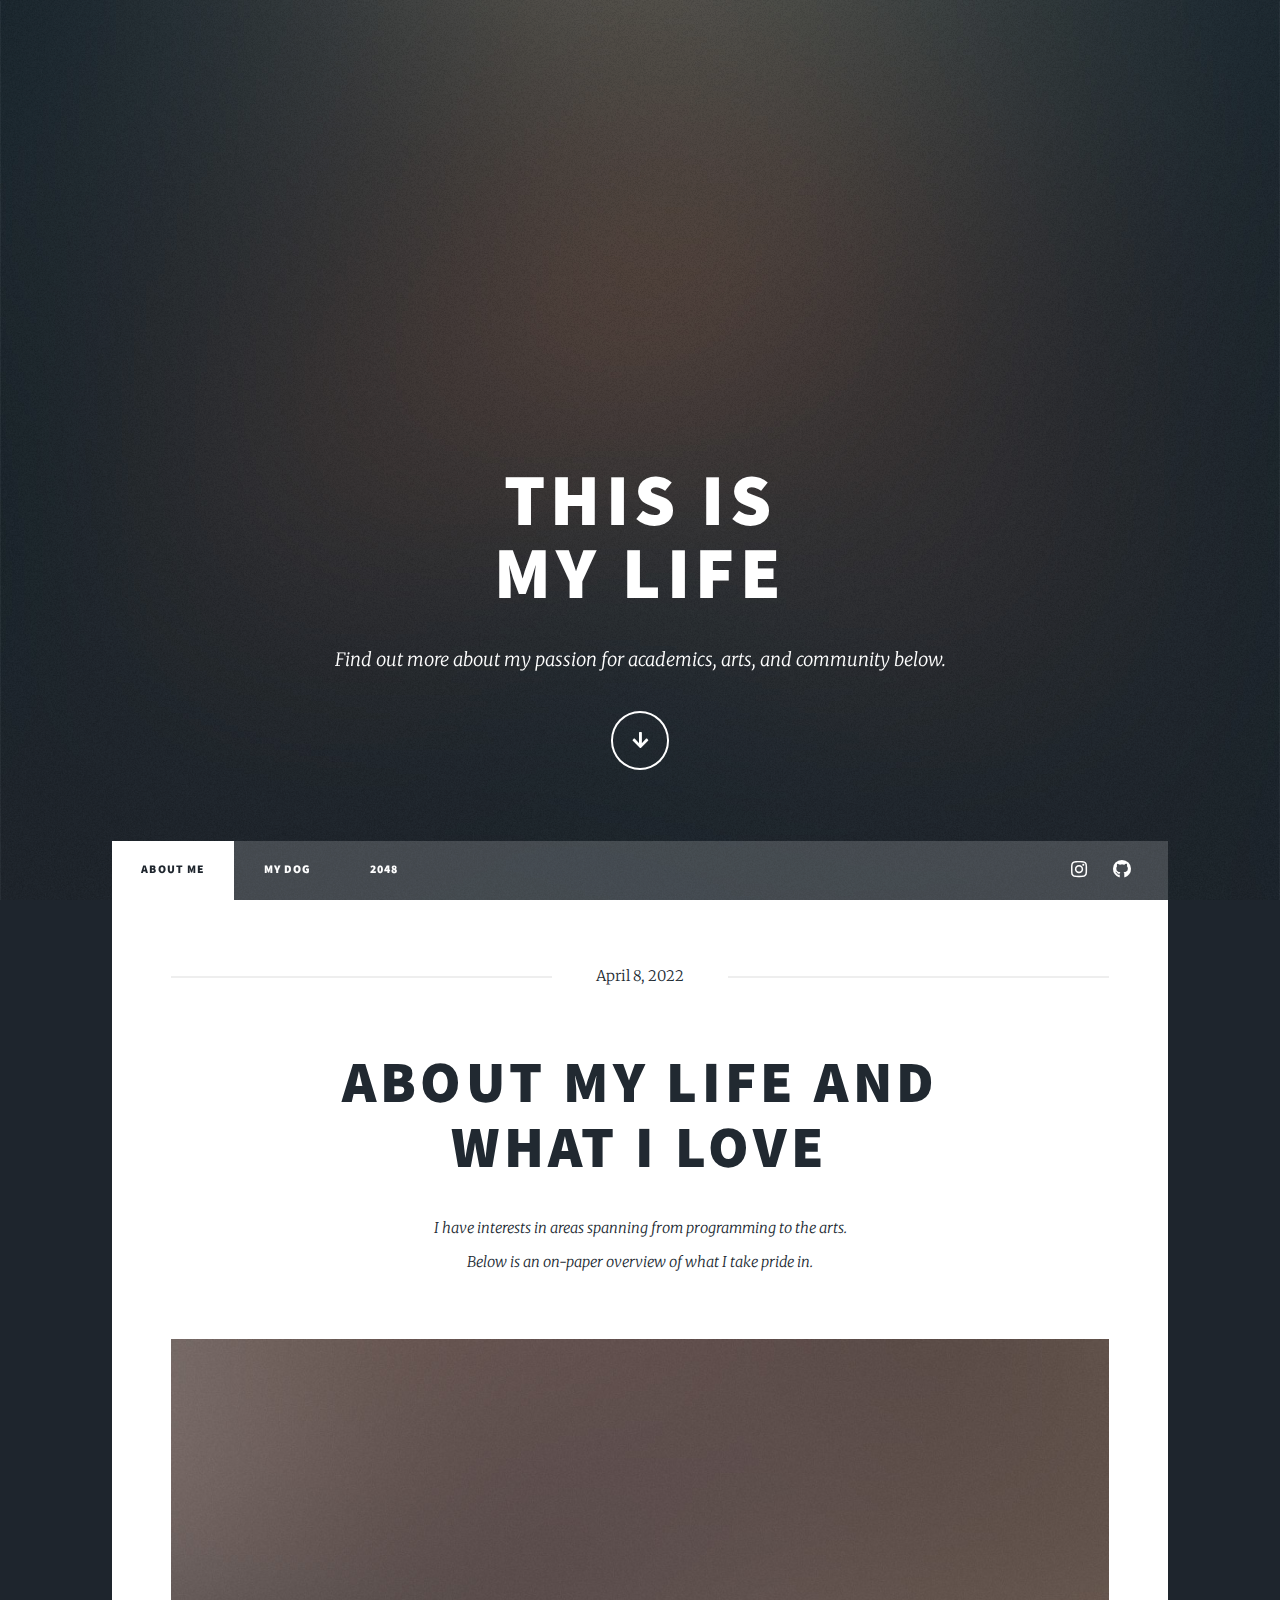
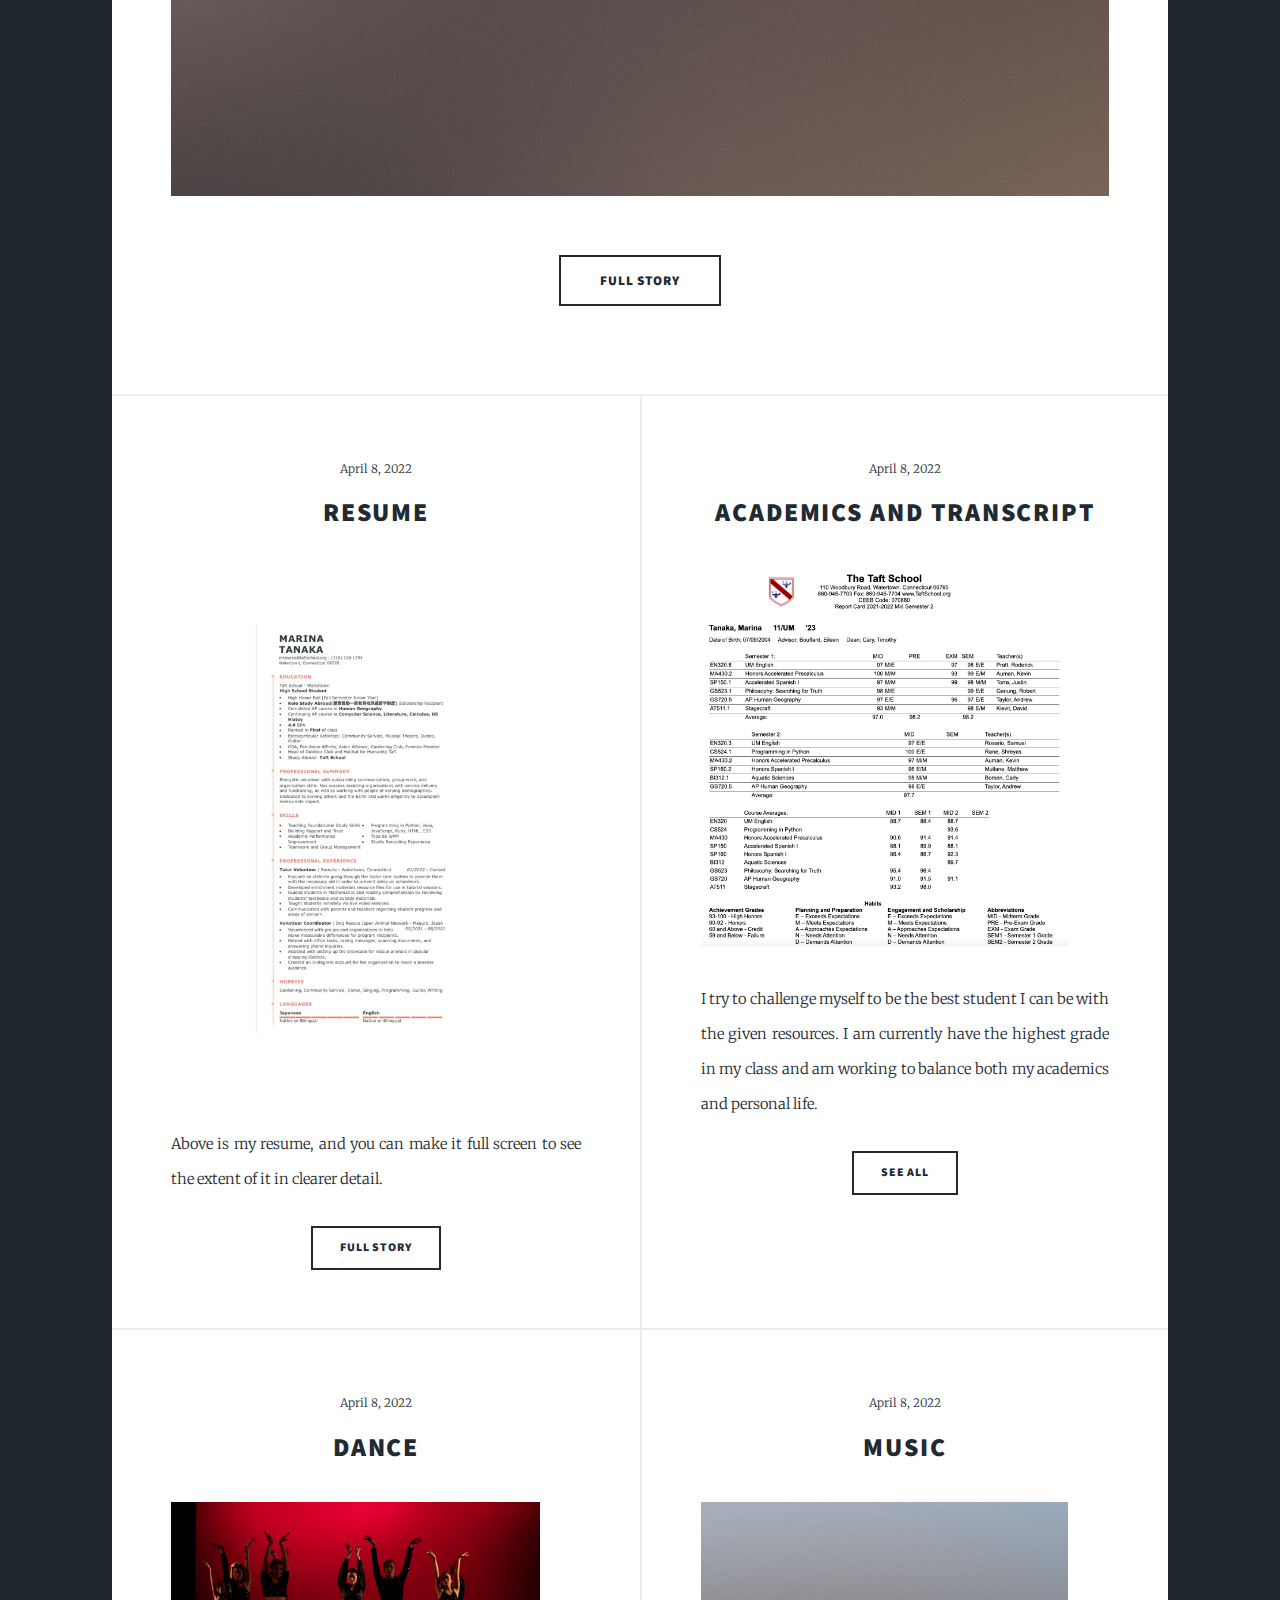
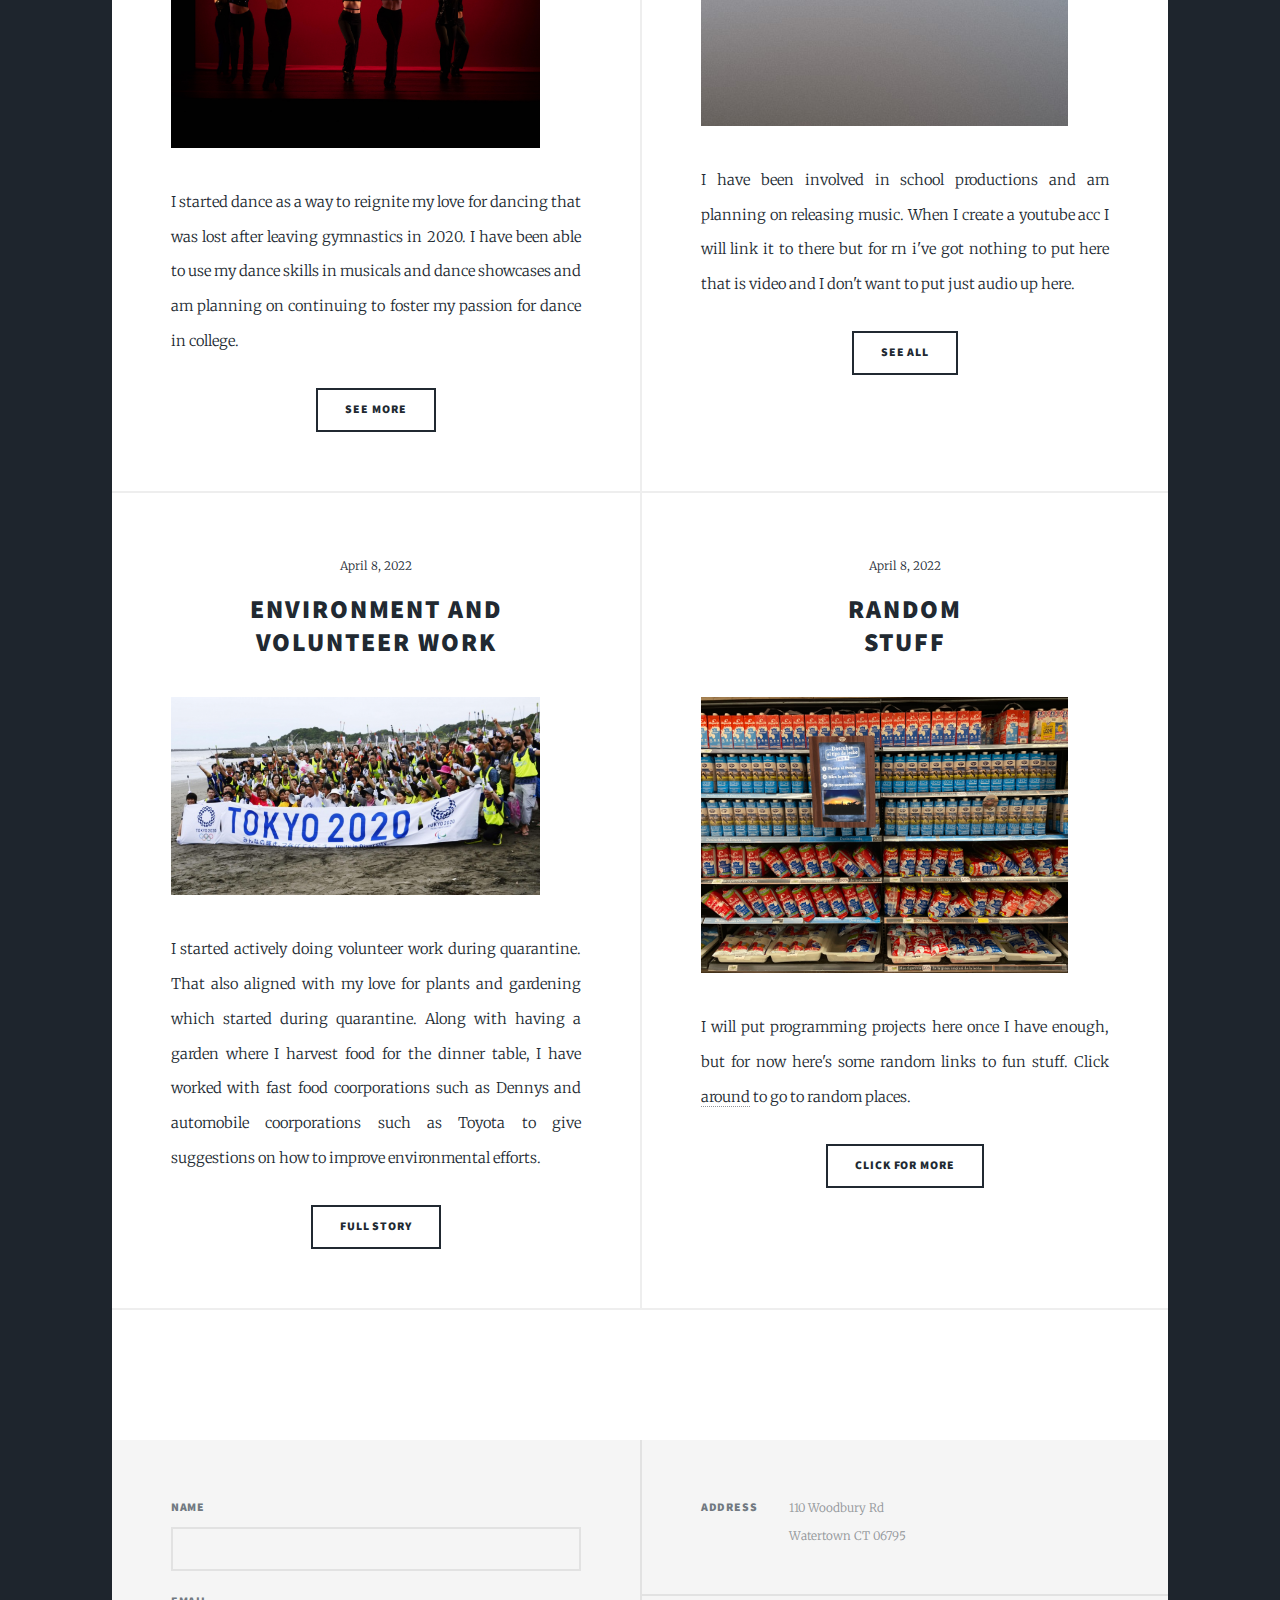
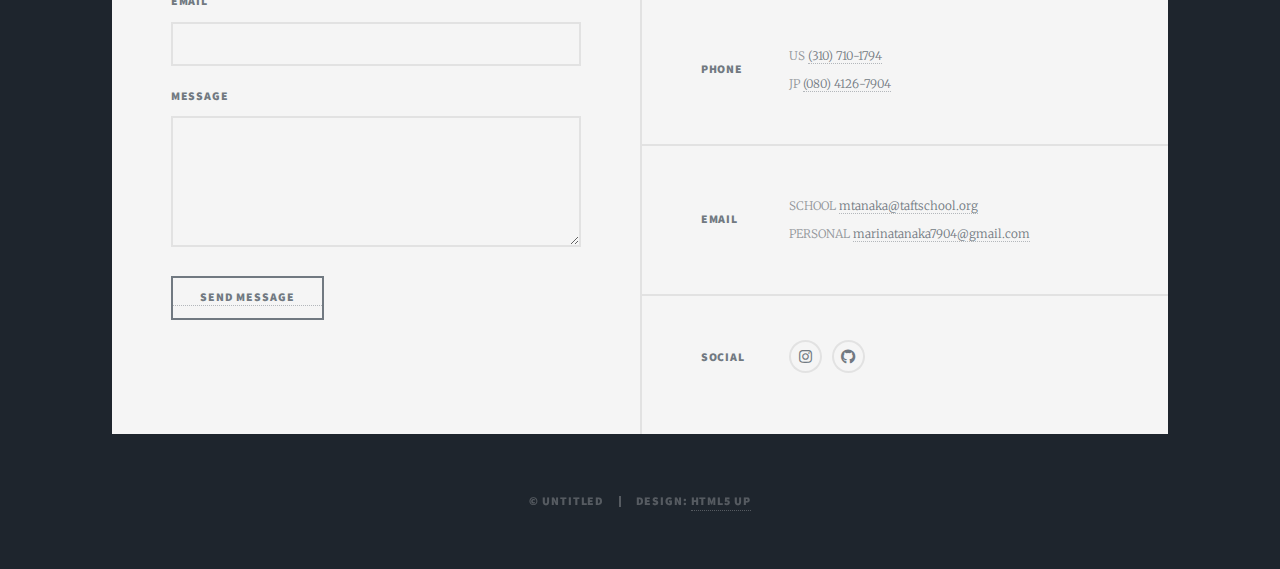
==== commit aed4db41: "hi" ====
--- a/html5up-massively/index.html
+++ b/html5up-massively/index.html
@@ -6,7 +6,8 @@
 -->
 <html>
 	<head>
-		<title>Massively by HTML5 UP</title>
+		<title>Marina Tanaka Portfolio</title>
+		<link rel = "icon" href = "images/snake.jpeg" type = "image/x-icon">
 		<meta charset="utf-8" />
 		<meta name="viewport" content="width=device-width, initial-scale=1, user-scalable=no" />
 		<link rel="stylesheet" href="assets/css/main.css" />
@@ -29,19 +30,17 @@
 
 				<!-- Header -->
 					<header id="header">
-						<a href="index.html" class="logo">Massively</a>
+						<a href="index.html" class="logo">Marina Tanaka</a>
 					</header>
 
 				<!-- Nav -->
 					<nav id="nav">
 						<ul class="links">
-							<li class="active"><a href="index.html">This is Massively</a></li>
-							<li><a href="generic.html">Generic Page</a></li>
-							<li><a href="elements.html">Elements Reference</a></li>
+							<li class="active"><a href="index.html">About Me</a></li>
+							<li><a href="generic.html">My Dog</a></li>
+							<li><a href="https://play2048.co/" target="_blank" rel="noopener noreferrer">2048</a></li>
 						</ul>
 						<ul class="icons">
-							<li><a href="#" class="icon brands fa-twitter"><span class="label">Twitter</span></a></li>
-							<li><a href="#" class="icon brands fa-facebook-f"><span class="label">Facebook</span></a></li>
 							<li><a href="#" class="icon brands fa-instagram"><span class="label">Instagram</span></a></li>
 							<li><a href="#" class="icon brands fa-github"><span class="label">GitHub</span></a></li>
 						</ul>
@@ -53,12 +52,11 @@
 						<!-- Featured Post -->
 							<article class="post featured">
 								<header class="major">
-									<span class="date">April 25, 2017</span>
-									<h2><a href="#">And this is a<br />
-									massive headline</a></h2>
-									<p>Aenean ornare velit lacus varius enim ullamcorper proin aliquam<br />
-									facilisis ante sed etiam magna interdum congue. Lorem ipsum dolor<br />
-									amet nullam sed etiam veroeros.</p>
+									<span class="date">April 8, 2022</span>
+									<h2>About my life and<br />
+									what I love</h2>
+									<p>I have interests in areas spanning from programming to the arts.<br />
+									Below is an on-paper overview of what I take pride in. <br /></p>
 								</header>
 								<a href="#" class="image main"><img src="images/pic01.jpg" alt="" /></a>
 								<ul class="actions special">
@@ -70,74 +68,75 @@
 							<section class="posts">
 								<article>
 									<header>
-										<span class="date">April 24, 2017</span>
-										<h2><a href="#">Sed magna<br />
-										ipsum faucibus</a></h2>
-									</header>
-									<a href="#" class="image fit"><img src="images/pic02.jpg" alt="" /></a>
-									<p>Donec eget ex magna. Interdum et malesuada fames ac ante ipsum primis in faucibus. Pellentesque venenatis dolor imperdiet dolor mattis sagittis magna etiam.</p>
+										<span class="date">April 8, 2022</span>
+										<h2>Resume</h2>
+									</header>
+									<a class="image fit"><img id = "fullScreenElement2" src="images/resume.jpg" onclick ="toggleFullScreen('fullScreenElement2')" alt="" /></a>
+									<script>
+										function toggleFullScreen(id) {
+										  document.getElementById(id).requestFullscreen()
+										}
+									</script>
+									<p>Above is my resume, and you can make it full screen to see the extent of it in clearer detail. </p>
 									<ul class="actions special">
 										<li><a href="#" class="button">Full Story</a></li>
-									</ul>
-								</article>
-								<article>
-									<header>
-										<span class="date">April 22, 2017</span>
-										<h2><a href="#">Primis eget<br />
-										imperdiet lorem</a></h2>
-									</header>
-									<a href="#" class="image fit"><img src="images/pic03.jpg" alt="" /></a>
-									<p>Donec eget ex magna. Interdum et malesuada fames ac ante ipsum primis in faucibus. Pellentesque venenatis dolor imperdiet dolor mattis sagittis magna etiam.</p>
+									</ul>									
+								</article>
+								<article>
+									<header>
+										<span class="date">April 8, 2022</span>
+										<h2>Academics and Transcript</h2>
+									</header>
+									<a hred = "#" class = "image fit"><img src="images/junior_mid_sem2.png" alt="academic transcript"/></a>
+									<p>I try to challenge myself to be the best student I can be with the given resources. I am currently have the highest grade in my class and am working to balance both my academics and personal life.</p>
+									<ul class="actions special">
+										<li><a href="https://drive.google.com/drive/folders/1C4hcfGneRjHxCJ4Ni2inxHfy_iah_qCb?usp=sharing" class="button">See All</a></li>
+									</ul>
+								</article>
+								<article>
+									<header>
+										<span class="date">April 8, 2022</span>
+										<h2>Dance</h2>
+									</header>
+									<a href="#" class="image fit"><img src="images/dance.jpg" alt="" /></a>
+									<p>I started dance as a way to reignite my love for dancing that was lost after leaving gymnastics in 2020. I have been able to use my dance skills in musicals and dance showcases and am planning on continuing to foster my passion for dance in college.</p>
+									<ul class="actions special">
+										<li><a href="https://drive.google.com/drive/u/0/folders/1FJBhvPDgF9HogvUldzFOQnjCWZzMd5V_" class="button">See More</a></li>
+									</ul>
+								</article>
+								<article>
+									<header>
+										<span class="date">April 8, 2022</span>
+										<h2>Music<br />
+										</h2>
+									</header>
+									<a href="#" class="image fit"><img src="images/pic05.jpg" alt="" /></a>
+									<p>I have been involved in school productions and am planning on releasing music. When I create a youtube acc I will link it to there but for rn i've got nothing to put here that is video and I don't want to put just audio up here.</p>
+									<ul class="actions special">
+										<li><a href="https://drive.google.com/drive/folders/1y5LNAwpi_srUMoHAfRDy7MyowG9_rZHP?usp=sharing" class="button">See All</a></li>
+									</ul>
+								</article>
+								<article>
+									<header>
+										<span class="date">April 8, 2022</span>
+										<h2><a href="#">Environment and Volunteer Work</a></h2>
+									</header>
+									<a href="#" class="image fit"><img src="images/clean.jpg" alt="" /></a>
+									<p>I started actively doing volunteer work during quarantine. That also aligned with my love for plants and gardening which started during quarantine. Along with having a garden where I harvest food for the dinner table, I have worked with fast food coorporations such as Dennys and automobile coorporations such as Toyota to give suggestions on how to improve environmental efforts.</p>
 									<ul class="actions special">
 										<li><a href="#" class="button">Full Story</a></li>
 									</ul>
 								</article>
 								<article>
 									<header>
-										<span class="date">April 18, 2017</span>
-										<h2><a href="#">Ante mattis<br />
-										interdum dolor</a></h2>
-									</header>
-									<a href="#" class="image fit"><img src="images/pic04.jpg" alt="" /></a>
-									<p>Donec eget ex magna. Interdum et malesuada fames ac ante ipsum primis in faucibus. Pellentesque venenatis dolor imperdiet dolor mattis sagittis magna etiam.</p>
-									<ul class="actions special">
-										<li><a href="#" class="button">Full Story</a></li>
-									</ul>
-								</article>
-								<article>
-									<header>
-										<span class="date">April 14, 2017</span>
-										<h2><a href="#">Tempus sed<br />
-										nulla imperdiet</a></h2>
-									</header>
-									<a href="#" class="image fit"><img src="images/pic05.jpg" alt="" /></a>
-									<p>Donec eget ex magna. Interdum et malesuada fames ac ante ipsum primis in faucibus. Pellentesque venenatis dolor imperdiet dolor mattis sagittis magna etiam.</p>
-									<ul class="actions special">
-										<li><a href="#" class="button">Full Story</a></li>
-									</ul>
-								</article>
-								<article>
-									<header>
-										<span class="date">April 11, 2017</span>
-										<h2><a href="#">Odio magna<br />
-										sed consectetur</a></h2>
-									</header>
-									<a href="#" class="image fit"><img src="images/pic06.jpg" alt="" /></a>
-									<p>Donec eget ex magna. Interdum et malesuada fames ac ante ipsum primis in faucibus. Pellentesque venenatis dolor imperdiet dolor mattis sagittis magna etiam.</p>
-									<ul class="actions special">
-										<li><a href="#" class="button">Full Story</a></li>
-									</ul>
-								</article>
-								<article>
-									<header>
-										<span class="date">April 7, 2017</span>
-										<h2><a href="#">Augue lorem<br />
-										primis vestibulum</a></h2>
-									</header>
-									<a href="#" class="image fit"><img src="images/pic07.jpg" alt="" /></a>
-									<p>Donec eget ex magna. Interdum et malesuada fames ac ante ipsum primis in faucibus. Pellentesque venenatis dolor imperdiet dolor mattis sagittis magna etiam.</p>
-									<ul class="actions special">
-										<li><a href="#" class="button">Full Story</a></li>
+										<span class="date">April 8, 2022</span>
+										<h2><a href="https://redirect.viglink.com/?format=go&jsonp=vglnk_164972795162210&key=eac202ea7a96cf485281d6c4ffa2069e&libId=l1vhf8wd0103es17000DLcafmgc9q&loc=https%3A%2F%2Fwww.makeuseof.com%2Ftag%2Faddictive-short-web-games%2F&ccpaConsent=1---&v=1&opt=true&optExText=false&out=http%3A%2F%2Ffoddy.net%2FAthletics.html%3Fwebgl%3Dtrue&ref=https%3A%2F%2Fwww.google.com%2F&title=20%20Quick%20Web%20Games%20to%20Play%20Online%20When%20You%27re%20Bored&txt=QWOP" target="_blank" rel="noopener noreferrer">Random<br />
+										Stuff</a></h2>
+									</header>
+									<a href="https://www.theverge.com/22310188/nft-explainer-what-is-blockchain-crypto-art-faq" target="_blank" rel="noopener noreferrer" class="image fit"><img src="images/milk.jpg" alt="" /></a>
+									<p>I will put programming projects here once I have enough, but for now here's some random links to fun stuff. Click <a href = "https://www.nytimes.com/games/wordle/index.html" target="_blank" rel="noopener noreferrer">around</a> to go to random places.</p>
+									<ul class="actions special">
+										<li><a href="https://nerdlegame.com/" target="_blank" rel="noopener noreferrer" class="button">Click For More</a></li>
 									</ul>
 								</article>
 							</section>
@@ -145,15 +144,7 @@
 						<!-- Footer -->
 							<footer>
 								<div class="pagination">
-									<!--<a href="#" class="previous">Prev</a>-->
-									<a href="#" class="page active">1</a>
-									<a href="#" class="page">2</a>
-									<a href="#" class="page">3</a>
-									<span class="extra">&hellip;</span>
-									<a href="#" class="page">8</a>
-									<a href="#" class="page">9</a>
-									<a href="#" class="page">10</a>
-									<a href="#" class="next">Next</a>
+									
 								</div>
 							</footer>
 
@@ -178,15 +169,15 @@
 									</div>
 								</div>
 								<ul class="actions">
-									<li><input type="submit" value="Send Message" /></li>
+									<li><a href = "https://www.youtube.com/watch?v=dQw4w9WgXcQ"><input type="submit" value="Send Message" /></a></li>
 								</ul>
 							</form>
 						</section>
 						<section class="split contact">
 							<section class="alt">
 								<h3>Address</h3>
-								<p>fd<br />
-								Nashville, TN 00000-0000</p>
+								<p>110 Woodbury Rd<br>
+								Watertown CT 06795</p>
 							</section>
 							<section>
 								<h3>Phone</h3>
@@ -201,10 +192,8 @@
 							<section>
 								<h3>Social</h3>
 								<ul class="icons alt">
-									<li><a href="#" class="icon brands alt fa-twitter"><span class="label">Twitter</span></a></li>
-									<li><a href="#" class="icon brands alt fa-facebook-f"><span class="label">Facebook</span></a></li>
 									<li><a href="#" class="icon brands alt fa-instagram"><span class="label">Instagram</span></a></li>
-									<li><a href="#" class="icon brands alt fa-github"><span class="label">GitHub</span></a></li>
+									<li><a href="https://github.com/marinatedshrimp" class="icon brands alt fa-github"><span class="label">GitHub</span></a></li>
 								</ul>
 							</section>
 						</section>
--- a/html5up-massively/assets/css/main.css
+++ b/html5up-massively/assets/css/main.css
@@ -1,10 +1,10 @@
 @import url(fontawesome-all.min.css);
 @import url("https://fonts.googleapis.com/css?family=Merriweather:300,700,300italic,700italic|Source+Sans+Pro:900");
 
-/*
-	Massively by HTML5 UP
-	html5up.net | @ajlkn
-	Free for personal and commercial use under the CCA 3.0 license (html5up.net/license)
+/*
+	Massively by HTML5 UP
+	html5up.net | @ajlkn
+	Free for personal and commercial use under the CCA 3.0 license (html5up.net/license)
 */
 
 html, body, div, span, applet, object,
@@ -2629,7 +2629,7 @@
 			}
 
 			.image.fit img {
-				width: 100%;
+				width: 90%;
 			}
 
 		.image.main {
